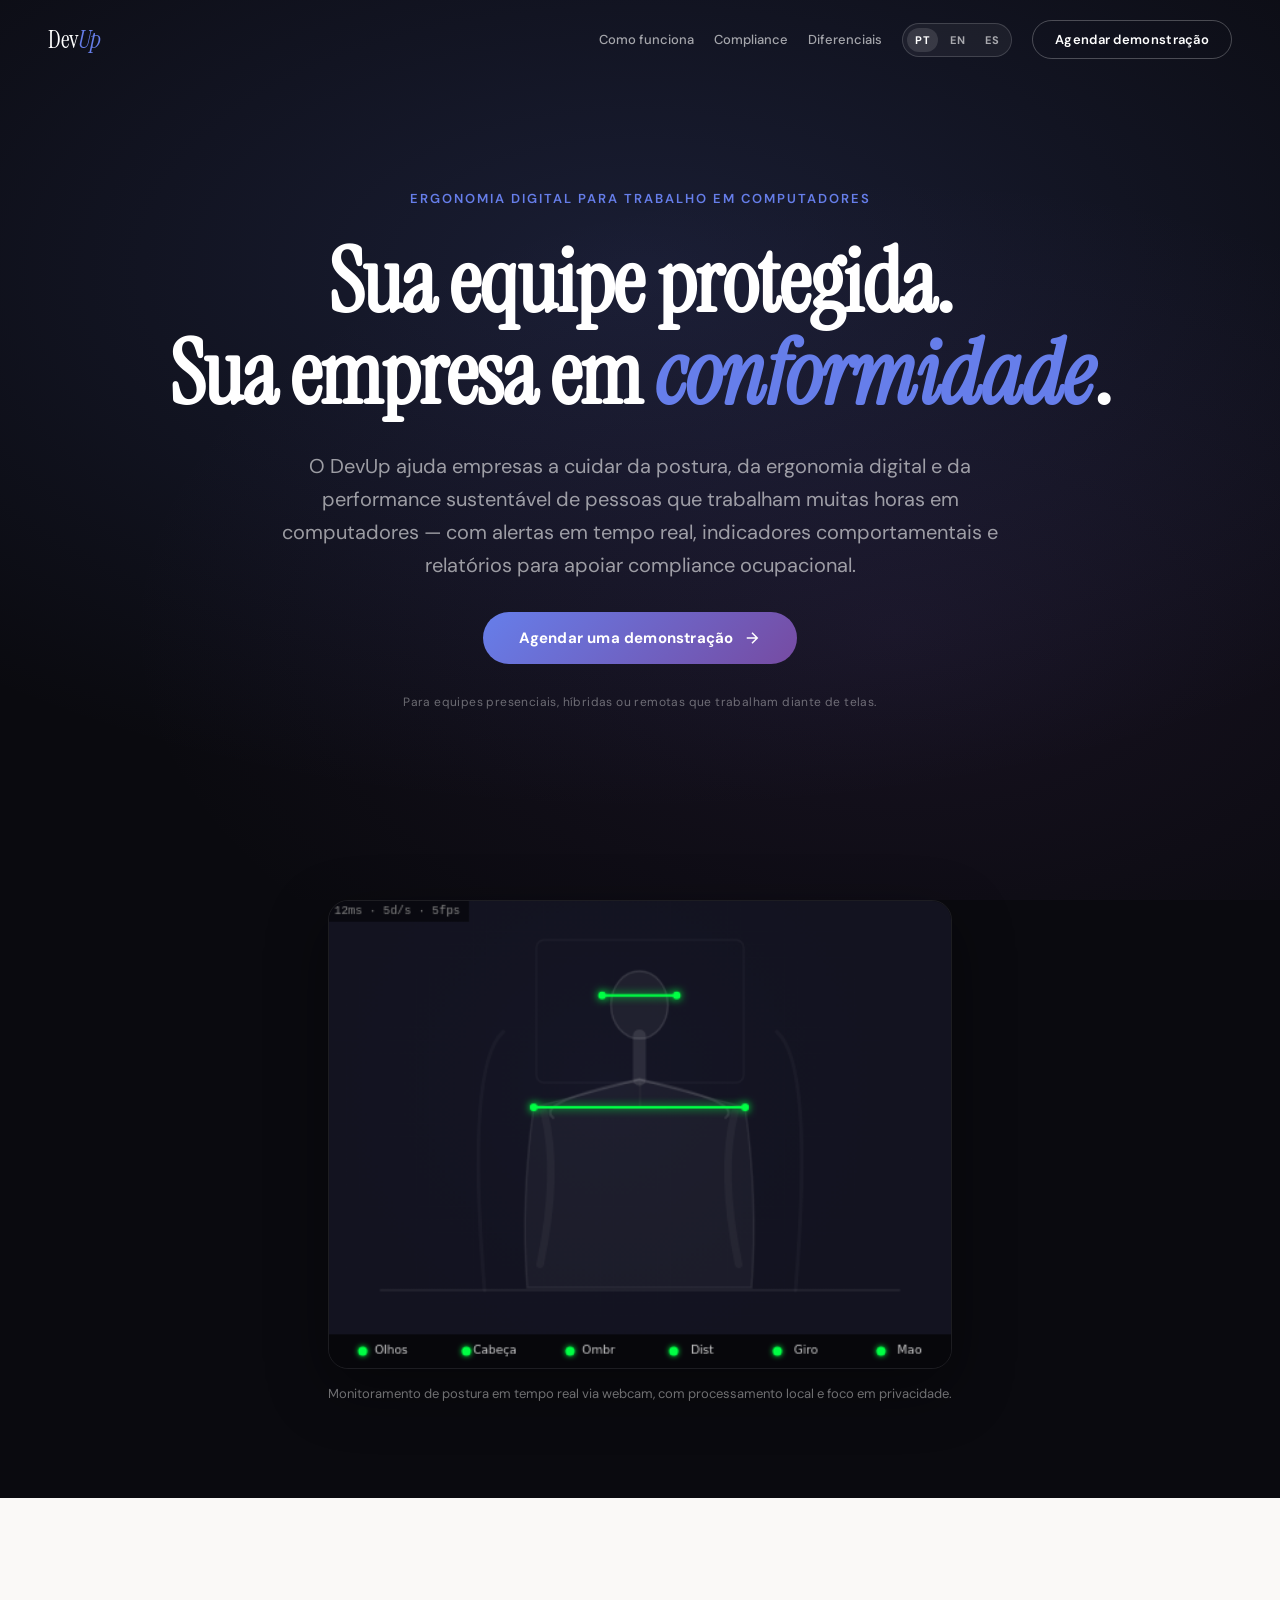
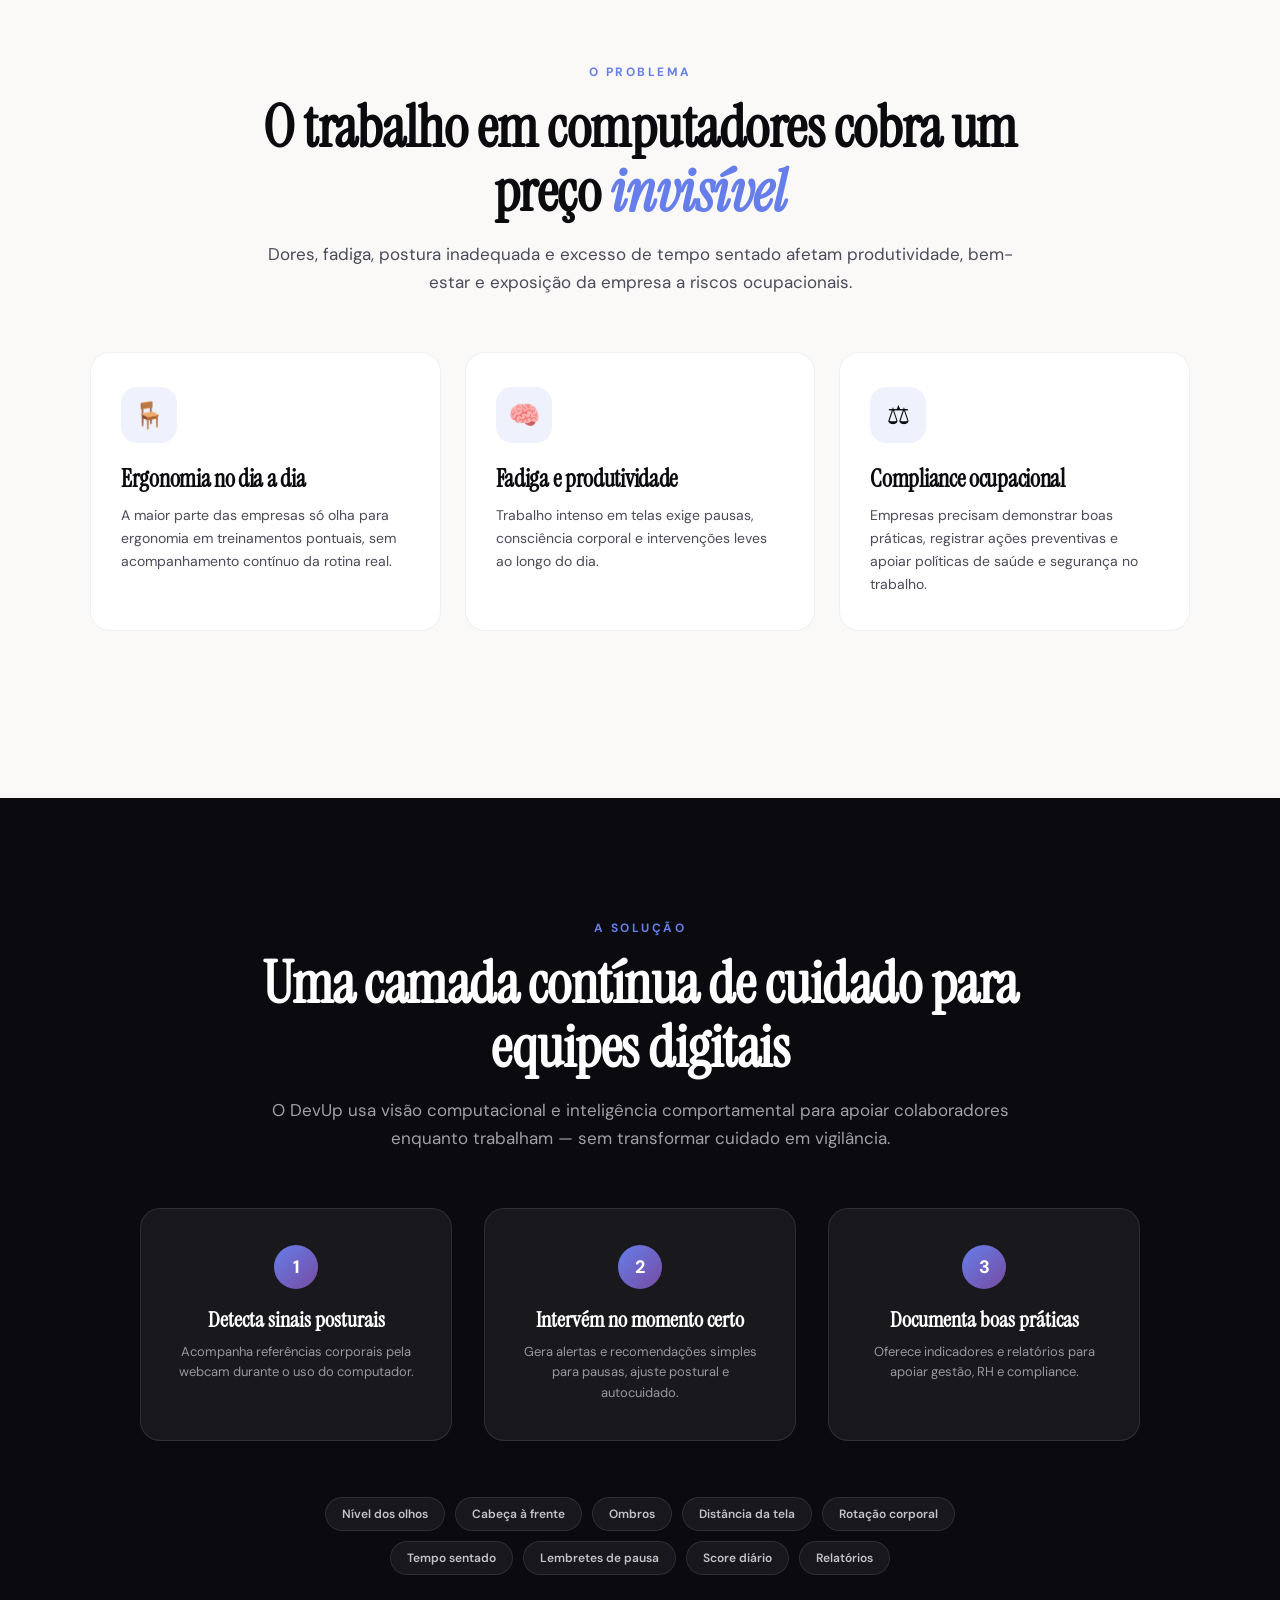
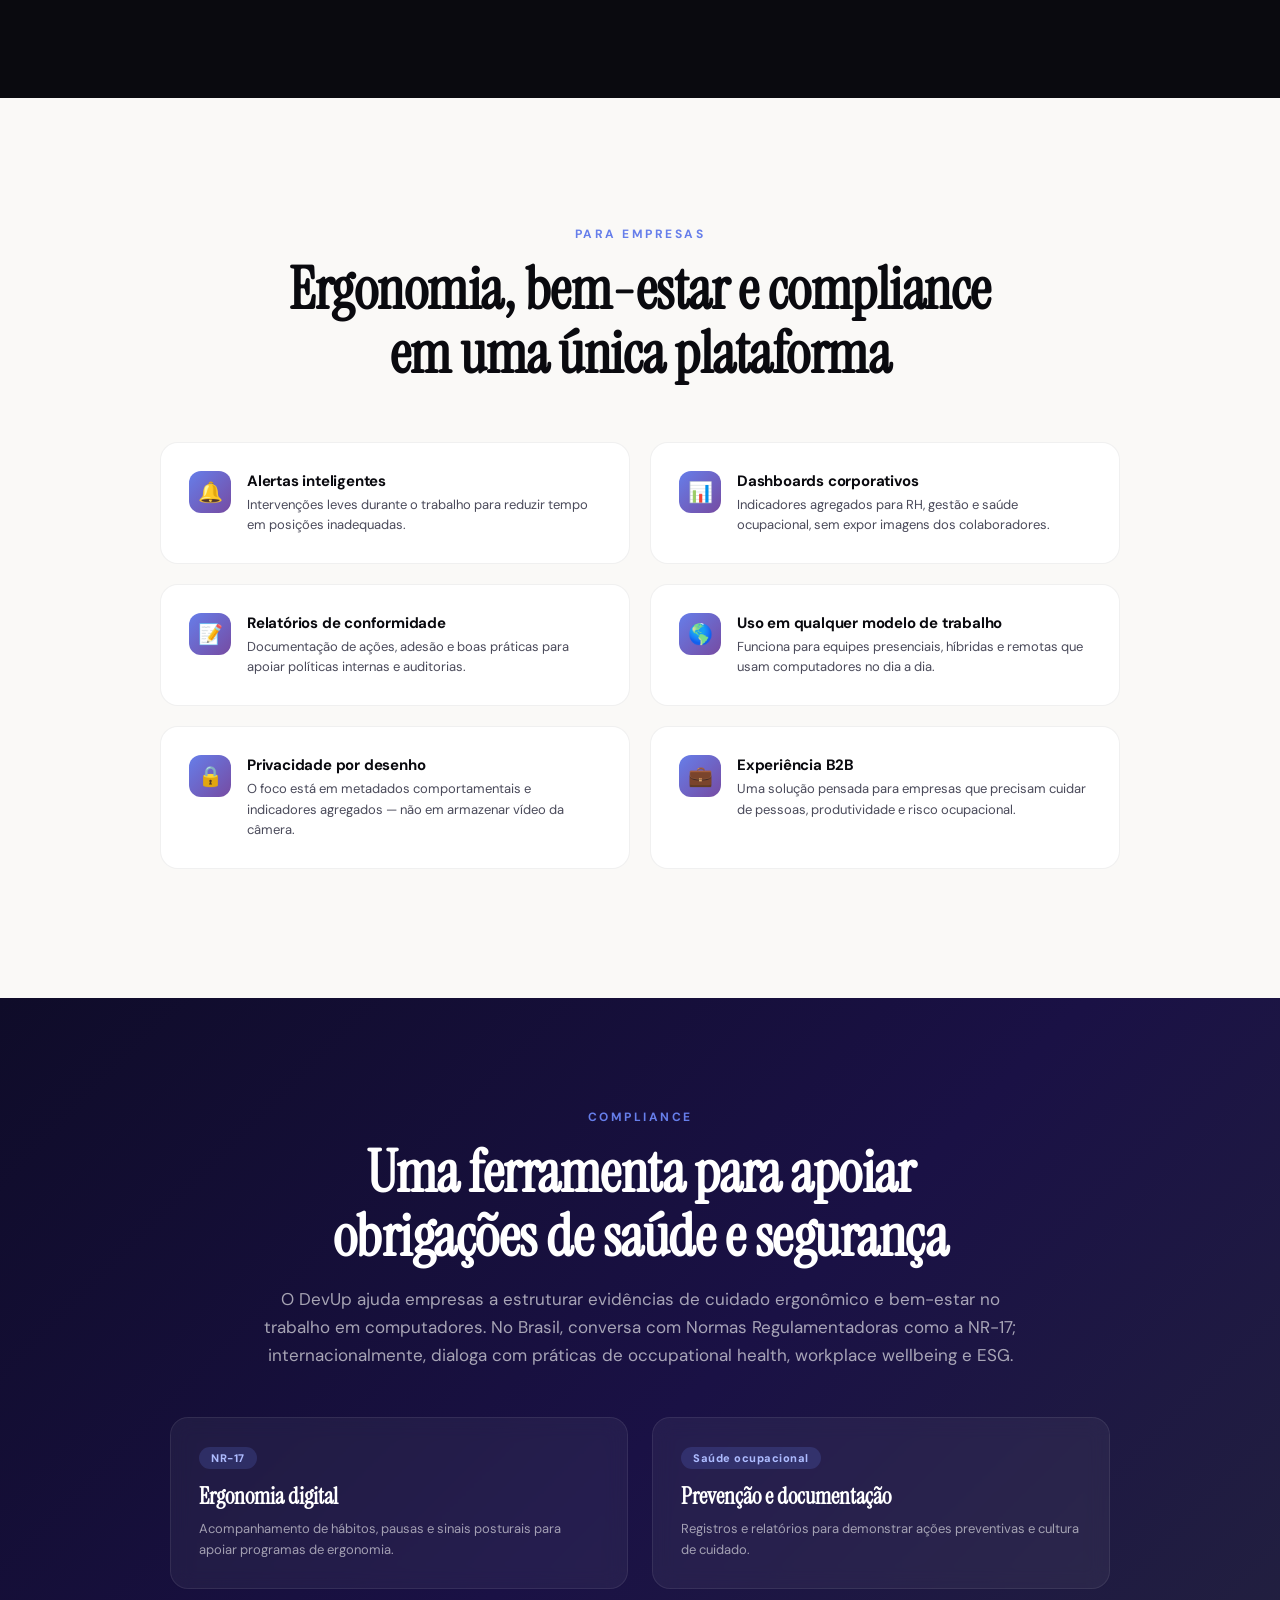
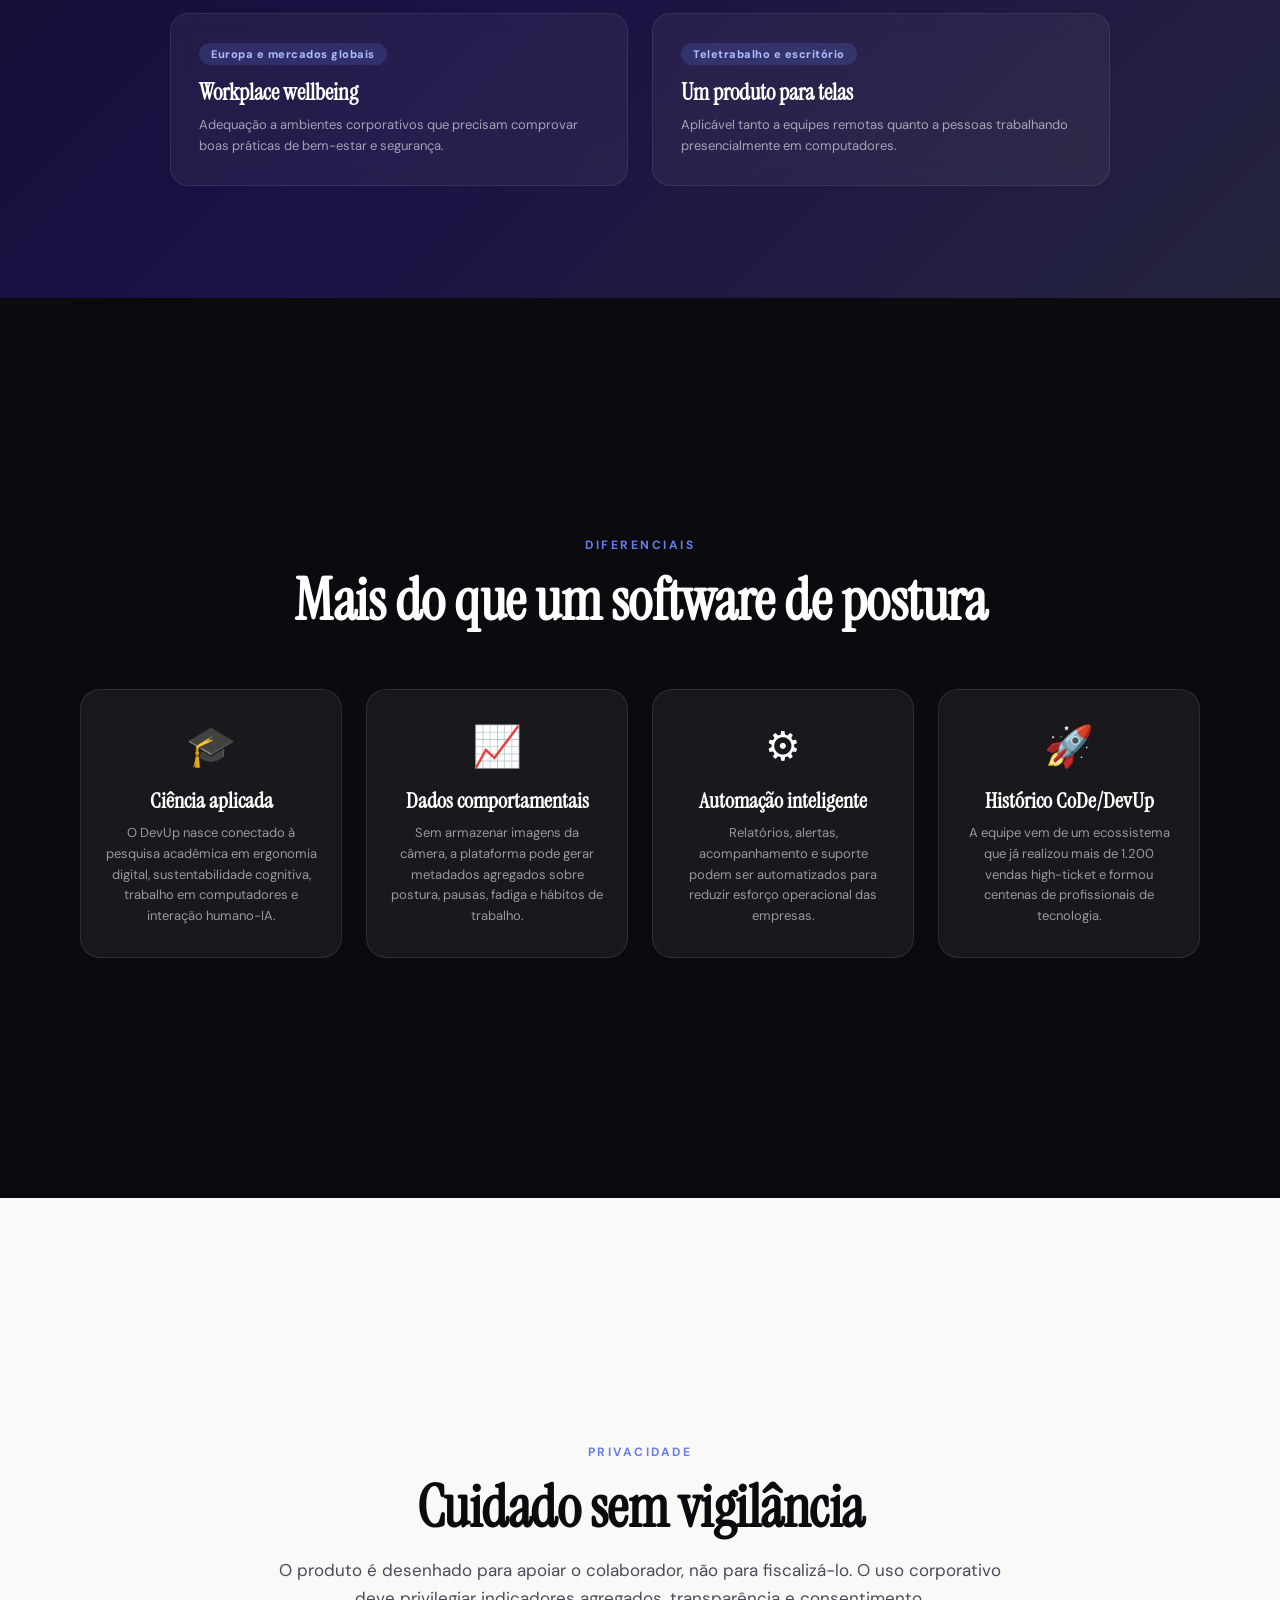
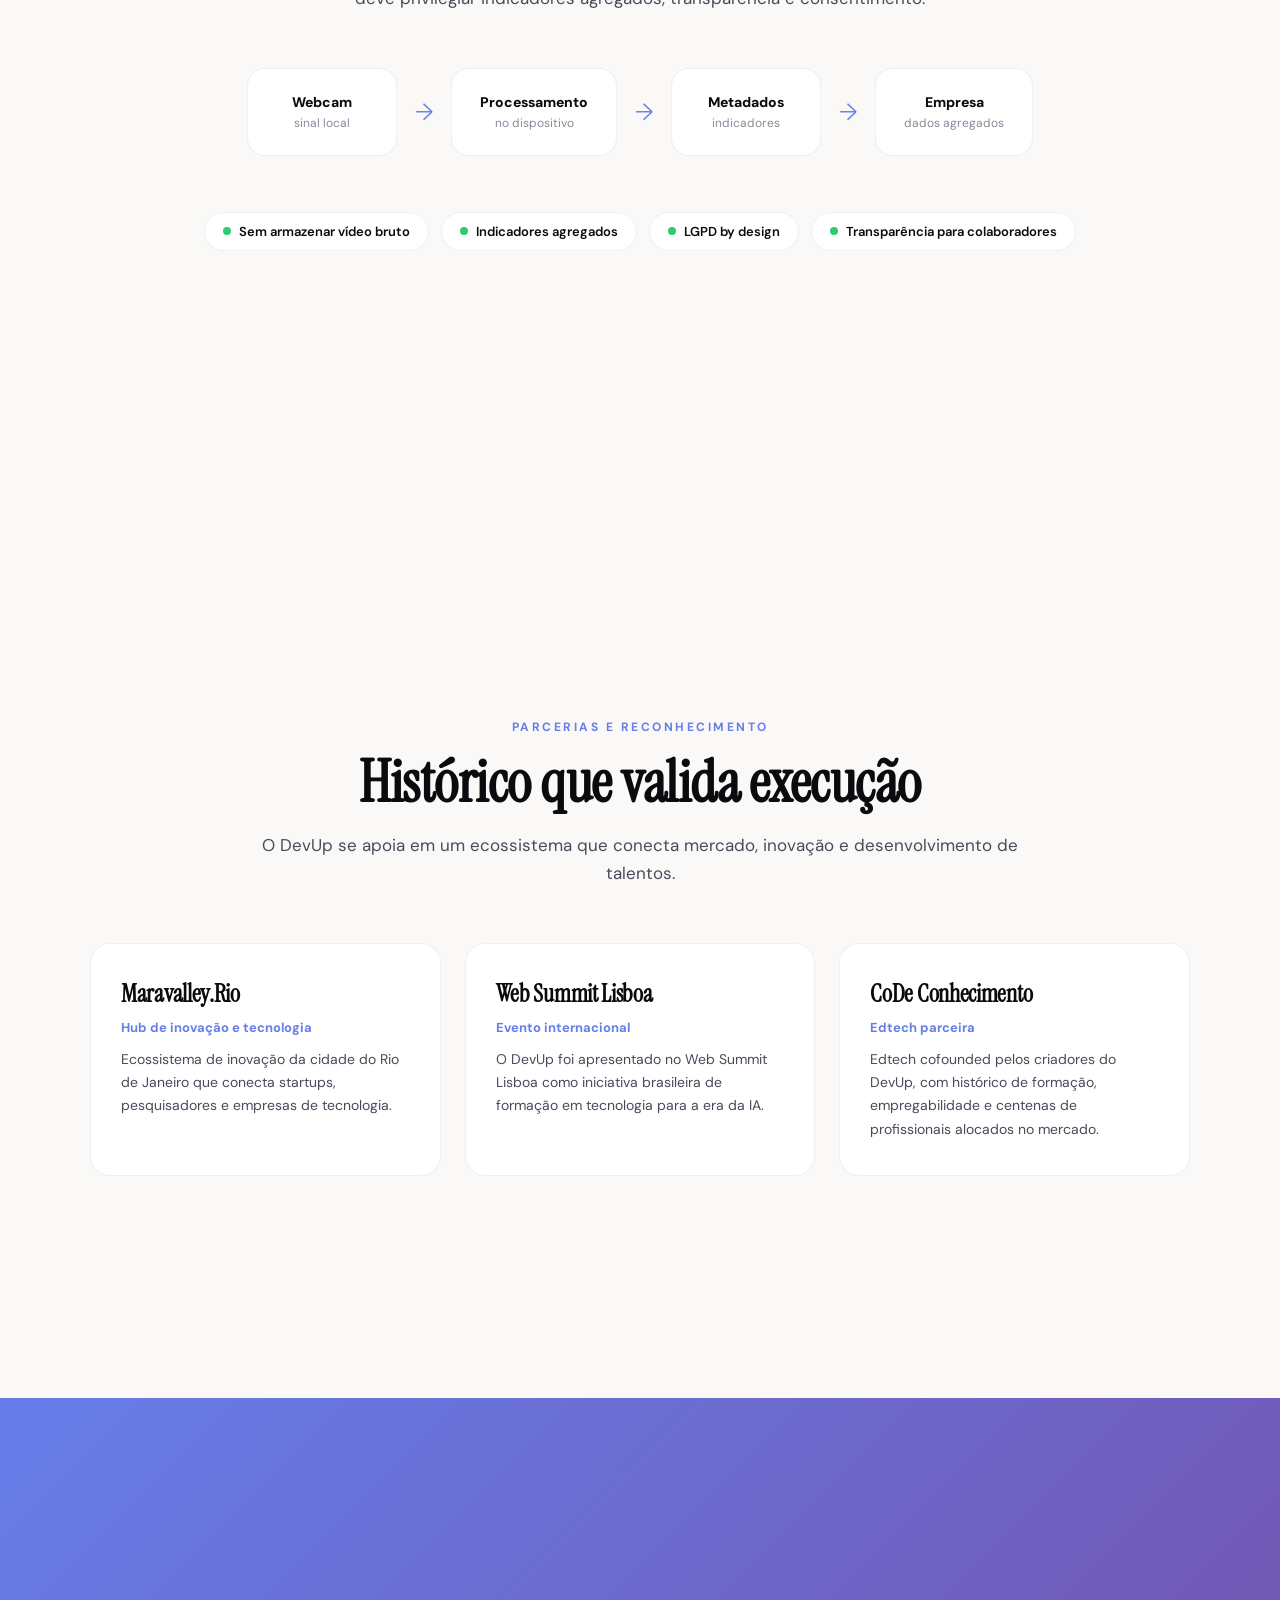
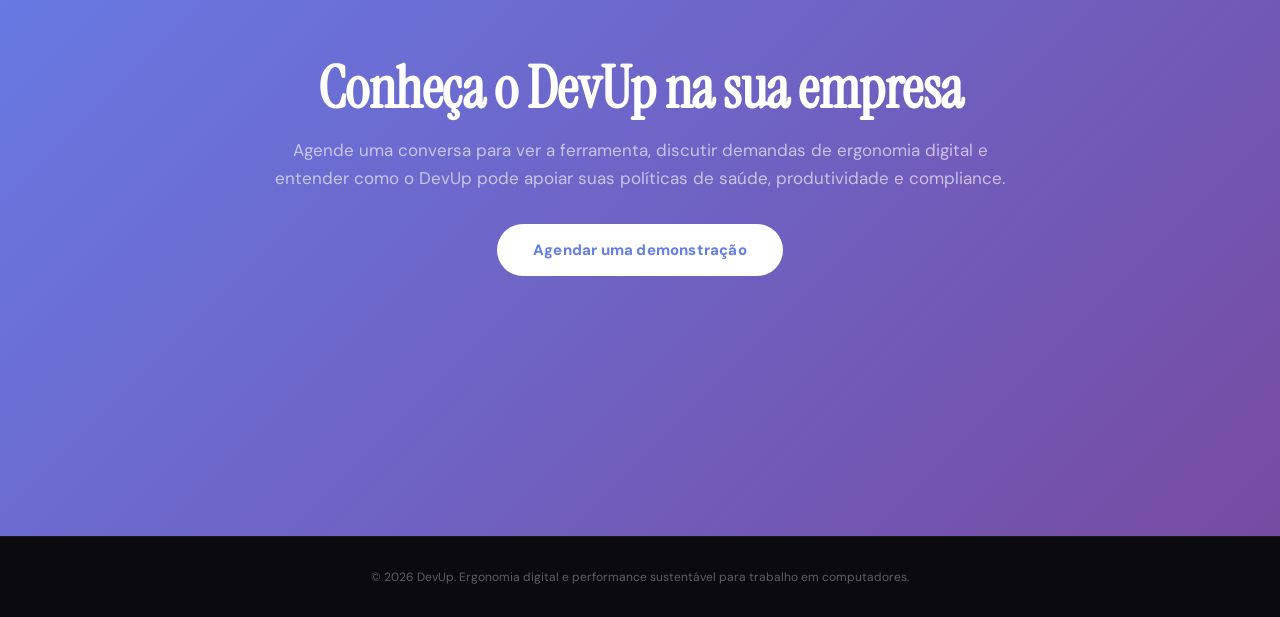
==== index.html @ 6a3a36e1 "primeira versao importada do devup" ====
<!DOCTYPE html>
<html lang="pt-BR">
<head>
<meta charset="UTF-8">
<meta name="viewport" content="width=device-width, initial-scale=1.0">
<title>DevUp | Ergonomia digital e performance sustentável para empresas</title>
<meta name="description" content="DevUp ajuda empresas a melhorar ergonomia digital, bem-estar, produtividade e compliance para equipes que trabalham em computadores.">
<link rel="alternate icon" href="img/favicon.ico">
<link rel="preconnect" href="https://fonts.googleapis.com">
<link rel="preconnect" href="https://fonts.gstatic.com" crossorigin>
<link href="https://fonts.googleapis.com/css2?family=Instrument+Serif:ital@0;1&family=DM+Sans:ital,opsz,wght@0,9..40,300..700;1,9..40,300..700&display=swap" rel="stylesheet">
<style>
*,*::before,*::after{margin:0;padding:0;box-sizing:border-box}
:root{--fg:#0a0a0f;--fg-mid:#4a4a5a;--fg-muted:#8a8a9a;--bg:#faf9f7;--bg-dark:#0a0a0f;--accent:#667eea;--accent2:#764ba2;--green:#2ecc71;--red:#e74c3c;--orange:#f39c12;--serif:'Instrument Serif',Georgia,serif;--sans:'DM Sans',system-ui,sans-serif;--glass:rgba(255,255,255,0.06);--glass-border:rgba(255,255,255,0.1)}
html{scroll-behavior:smooth}
body{font-family:var(--sans);color:var(--fg);background:var(--bg);overflow-x:hidden;-webkit-font-smoothing:antialiased}
a{color:inherit}
nav{position:fixed;top:0;left:0;right:0;z-index:100;padding:20px 48px;display:flex;align-items:center;justify-content:space-between;transition:background .3s,backdrop-filter .3s}
nav.scrolled{background:rgba(10,10,15,0.86);backdrop-filter:blur(20px)}
.nav-logo{font-family:var(--serif);font-size:24px;color:#fff;text-decoration:none;letter-spacing:-0.5px}
.nav-logo span{color:var(--accent);font-style:italic}
.nav-right{display:flex;align-items:center;gap:20px}
.nav-link{color:rgba(255,255,255,0.62);text-decoration:none;font-size:13px;font-weight:500;transition:color .2s}
.nav-link:hover{color:#fff}
.lang-switch{display:flex;gap:4px;padding:4px;border:1px solid rgba(255,255,255,0.16);border-radius:999px;background:rgba(255,255,255,0.05)}
.lang-switch a{color:rgba(255,255,255,.62);text-decoration:none;font-size:11px;font-weight:700;padding:5px 8px;border-radius:999px;letter-spacing:.04em}
.lang-switch a.active,.lang-switch a:hover{background:rgba(255,255,255,.12);color:#fff}
.nav-cta{padding:10px 22px;border:1px solid rgba(255,255,255,0.25);border-radius:100px;color:#fff;text-decoration:none;font-size:13px;font-weight:600;letter-spacing:0.3px;transition:all .25s}
.nav-cta:hover{background:var(--accent);border-color:var(--accent)}
section{min-height:100vh;position:relative;display:flex;align-items:center;justify-content:center;padding:100px 48px}
.reveal{opacity:0;transform:translateY(40px);transition:opacity .8s cubic-bezier(.16,1,.3,1),transform .8s cubic-bezier(.16,1,.3,1)}
.reveal.visible{opacity:1;transform:translateY(0)}
.reveal-d1{transition-delay:.1s}.reveal-d2{transition-delay:.2s}.reveal-d3{transition-delay:.3s}.reveal-d4{transition-delay:.4s}.reveal-d5{transition-delay:.5s}
.hero{background:var(--bg-dark);flex-direction:column;text-align:center;gap:30px;overflow:hidden}
.hero::before{content:'';position:absolute;inset:0;background:radial-gradient(ellipse 80% 60% at 50% 30%,rgba(102,126,234,0.17),transparent),radial-gradient(ellipse 60% 50% at 70% 70%,rgba(118,75,162,0.12),transparent)}
.hero-kicker{font-size:13px;font-weight:600;letter-spacing:2px;text-transform:uppercase;color:var(--accent);position:relative}
.hero h1{font-family:var(--serif);font-size:clamp(44px,7vw,88px);line-height:1.04;color:#fff;max-width:980px;position:relative;letter-spacing:-1px}
.hero h1 em{font-style:italic;color:var(--accent);position:relative}
.hero-sub{font-size:clamp(16px,2vw,20px);color:rgba(255,255,255,0.58);max-width:720px;line-height:1.65;position:relative}
.hero-cta{display:inline-flex;align-items:center;gap:10px;padding:16px 36px;background:linear-gradient(135deg,var(--accent),var(--accent2));color:#fff;text-decoration:none;border-radius:100px;font-size:15px;font-weight:700;letter-spacing:0.2px;position:relative;transition:transform .25s,box-shadow .25s}
.hero-cta:hover{transform:translateY(-2px);box-shadow:0 12px 40px rgba(102,126,234,0.4)}
.hero-badge{font-size:12px;color:rgba(255,255,255,0.38);position:relative;letter-spacing:0.4px}
.demo{background:var(--bg-dark);min-height:auto;padding:0 48px 96px}
.demo-content{max-width:820px;margin:0 auto;text-align:center}
#demo-canvas{width:100%;border-radius:20px;box-shadow:0 20px 60px rgba(0,0,0,0.42);border:1px solid rgba(255,255,255,0.08);display:block}
.demo-caption{margin-top:16px;font-size:13px;color:rgba(255,255,255,0.42)}
.problem,.features,.privacy,.recognition{background:var(--bg);flex-direction:column;gap:56px}
.solution,.evidence,.faq{background:var(--bg-dark);color:#fff;flex-direction:column;gap:56px}
.compliance{background:linear-gradient(135deg,#0f0c29,#1a1145,#24243e);color:#fff;flex-direction:column;gap:48px}
.contact{background:linear-gradient(135deg,var(--accent),var(--accent2));color:#fff;flex-direction:column;gap:32px;text-align:center;min-height:82vh}
.section-header{text-align:center;max-width:760px}
.section-kicker{font-size:12px;font-weight:700;letter-spacing:2.5px;text-transform:uppercase;color:var(--accent);margin-bottom:16px}
.section-title{font-family:var(--serif);font-size:clamp(34px,5vw,58px);line-height:1.1;letter-spacing:-0.5px;color:var(--fg)}
.solution .section-title,.evidence .section-title,.compliance .section-title,.faq .section-title,.contact .section-title{color:#fff}
.section-title em{font-style:italic;color:var(--accent)}
.section-sub{margin-top:16px;font-size:17px;color:var(--fg-mid);line-height:1.65}
.solution .section-sub,.evidence .section-sub,.compliance .section-sub,.faq .section-sub,.contact .section-sub{color:rgba(255,255,255,0.62)}
.problem-grid,.compliance-grid,.recognition-grid{display:grid;grid-template-columns:repeat(3,1fr);gap:24px;max-width:1100px;width:100%}
.problem-card,.recognition-card{background:#fff;border-radius:20px;padding:34px 30px;border:1px solid rgba(0,0,0,0.06);transition:transform .3s,box-shadow .3s}
.problem-card:hover,.recognition-card:hover{transform:translateY(-4px);box-shadow:0 20px 60px rgba(0,0,0,0.08)}
.problem-icon{width:56px;height:56px;border-radius:16px;display:flex;align-items:center;justify-content:center;font-size:26px;margin-bottom:20px;background:rgba(102,126,234,0.1)}
.problem-card h3,.recognition-card h3{font-family:var(--serif);font-size:24px;margin-bottom:10px;letter-spacing:-0.3px}
.problem-card p,.recognition-card p{font-size:14px;color:var(--fg-mid);line-height:1.65}
.recognition-card span{display:block;font-size:13px;font-weight:700;color:var(--accent);margin-bottom:12px}
.steps{display:grid;grid-template-columns:repeat(3,1fr);gap:32px;max-width:1000px;width:100%}
.step-card{background:var(--glass);border:1px solid var(--glass-border);border-radius:20px;padding:36px 28px;text-align:center;backdrop-filter:blur(10px)}
.step-num{width:44px;height:44px;border-radius:50%;background:linear-gradient(135deg,var(--accent),var(--accent2));display:inline-flex;align-items:center;justify-content:center;font-weight:800;font-size:18px;margin-bottom:16px}
.step-card h3{font-family:var(--serif);font-size:22px;margin-bottom:8px}
.step-card p{font-size:13px;color:rgba(255,255,255,0.56);line-height:1.6}
.checks-row{display:flex;flex-wrap:wrap;gap:10px;justify-content:center;max-width:760px;margin-top:0}
.check-tag{padding:8px 16px;border-radius:100px;background:var(--glass);border:1px solid var(--glass-border);font-size:12px;font-weight:600;color:rgba(255,255,255,0.75);backdrop-filter:blur(10px)}
.features-grid{display:grid;grid-template-columns:repeat(2,1fr);gap:20px;max-width:960px;width:100%}
.feature-card{background:#fff;border:1px solid rgba(0,0,0,0.06);border-radius:18px;padding:28px;display:flex;gap:16px;align-items:flex-start;transition:transform .3s,box-shadow .3s}
.feature-card:hover{transform:translateY(-2px);box-shadow:0 12px 40px rgba(0,0,0,0.06)}
.feature-icon{width:42px;height:42px;border-radius:12px;background:linear-gradient(135deg,var(--accent),var(--accent2));display:flex;align-items:center;justify-content:center;font-size:20px;flex-shrink:0;color:#fff}
.feature-card h3{font-size:15px;font-weight:700;margin-bottom:4px;letter-spacing:-0.2px}
.feature-card p{font-size:13px;color:var(--fg-mid);line-height:1.55}
.compliance-grid{grid-template-columns:repeat(2,1fr);max-width:940px}
.compliance-card{background:rgba(255,255,255,0.05);border:1px solid rgba(255,255,255,0.08);border-radius:18px;padding:28px;backdrop-filter:blur(10px)}
.compliance-card .tag{display:inline-block;padding:4px 12px;border-radius:100px;font-size:11px;font-weight:800;letter-spacing:0.5px;margin-bottom:12px;background:rgba(102,126,234,0.2);color:#aebcff}
.compliance-card h3{font-family:var(--serif);font-size:23px;margin-bottom:8px}
.compliance-card p{font-size:13px;color:rgba(255,255,255,0.58);line-height:1.6}
.evidence-grid{display:grid;grid-template-columns:repeat(4,1fr);gap:24px;max-width:1120px;width:100%}
.evidence-card{background:var(--glass);border:1px solid var(--glass-border);border-radius:20px;padding:30px 24px;text-align:center;backdrop-filter:blur(10px)}
.evidence-icon{font-size:40px;margin-bottom:14px}
.evidence-card h4{font-family:var(--serif);font-size:22px;color:#fff;margin-bottom:8px}
.evidence-card p{font-size:13px;color:rgba(255,255,255,0.56);line-height:1.6}
.privacy-flow{display:flex;align-items:center;gap:18px;max-width:880px;flex-wrap:wrap;justify-content:center}
.flow-node{background:#fff;border:1px solid rgba(0,0,0,0.06);border-radius:18px;padding:24px 28px;text-align:center;min-width:150px}
.flow-node h4{font-size:14px;font-weight:800;margin-bottom:4px}
.flow-node p{font-size:12px;color:var(--fg-muted)}
.flow-arrow{font-size:24px;color:var(--accent);font-weight:300}
.privacy-badges{display:flex;gap:12px;flex-wrap:wrap;justify-content:center}
.priv-badge{padding:10px 18px;border-radius:100px;background:#fff;border:1px solid rgba(0,0,0,0.06);font-size:13px;font-weight:600;color:var(--fg);display:flex;align-items:center;gap:8px}
.priv-badge .dot{width:8px;height:8px;border-radius:50%;background:var(--green)}
.contact-actions{display:flex;gap:16px;flex-wrap:wrap;justify-content:center}
.contact-btn{padding:16px 36px;border-radius:100px;font-size:15px;font-weight:800;text-decoration:none;transition:all .25s;letter-spacing:0.2px;background:#fff;color:var(--accent)}
.contact-btn:hover{transform:translateY(-2px);box-shadow:0 12px 40px rgba(0,0,0,0.2)}
footer{background:var(--bg-dark);color:rgba(255,255,255,0.35);text-align:center;padding:32px 48px;font-size:12px;border-top:1px solid rgba(255,255,255,0.06)}
@media(max-width:940px){.nav-link{display:none}.problem-grid,.steps,.compliance-grid,.recognition-grid{grid-template-columns:1fr}.evidence-grid{grid-template-columns:repeat(2,1fr)}section{padding:90px 24px}nav{padding:16px 20px}.nav-right{gap:10px}.nav-cta{display:none}}
@media(max-width:620px){.features-grid,.evidence-grid{grid-template-columns:1fr}.hero h1{font-size:42px}.flow-arrow{transform:rotate(90deg)}}
</style>
</head>
<body>
<nav id="nav">
  <a href="#inicio" class="nav-logo">Dev<span>Up</span></a>
  <div class="nav-right">
    <a href="#como-funciona" class="nav-link">Como funciona</a><a href="#compliance" class="nav-link">Compliance</a><a href="#diferenciais" class="nav-link">Diferenciais</a>
    <div class="lang-switch" aria-label="Language selector">
      <a href="index.html" class="active">PT</a>
      <a href="en.html" class="">EN</a>
      <a href="es.html" class="">ES</a>
    </div>
    <a href="#contato" class="nav-cta">Agendar demonstração</a>
  </div>
</nav>

<section class="hero" id="inicio">
  <span class="hero-kicker reveal">Ergonomia digital para trabalho em computadores</span>
  <h1 class="reveal reveal-d1">Sua equipe protegida.<br>Sua empresa em <em>conformidade</em>.</h1>
  <p class="hero-sub reveal reveal-d2">O DevUp ajuda empresas a cuidar da postura, da ergonomia digital e da performance sustentável de pessoas que trabalham muitas horas em computadores — com alertas em tempo real, indicadores comportamentais e relatórios para apoiar compliance ocupacional.</p>
  <a href="#contato" class="hero-cta reveal reveal-d3">Agendar uma demonstração <svg viewBox="0 0 24 24" width="18" height="18" fill="none" stroke="currentColor" stroke-width="2"><path d="M5 12h14M12 5l7 7-7 7"/></svg></a>
  <p class="hero-badge reveal reveal-d4">Para equipes presenciais, híbridas ou remotas que trabalham diante de telas.</p>
</section>
<section class="demo" id="demo">
  <div class="demo-content reveal">
    <canvas id="demo-canvas" width="480" height="360"></canvas>
    <p class="demo-caption">Monitoramento de postura em tempo real via webcam, com processamento local e foco em privacidade.</p>
  </div>
</section>
<script src="demo-anim.js"></script>
<section class="problem" id="problema">
  <div class="section-header reveal"><div class="section-kicker">O problema</div><h2 class="section-title">O trabalho em computadores cobra um preço <em>invisível</em></h2><p class="section-sub">Dores, fadiga, postura inadequada e excesso de tempo sentado afetam produtividade, bem-estar e exposição da empresa a riscos ocupacionais.</p></div>
  <div class="problem-grid"><div class="problem-card reveal reveal-d1"><div class="problem-icon">🪑</div><h3>Ergonomia no dia a dia</h3><p>A maior parte das empresas só olha para ergonomia em treinamentos pontuais, sem acompanhamento contínuo da rotina real.</p></div><div class="problem-card reveal reveal-d2"><div class="problem-icon">🧠</div><h3>Fadiga e produtividade</h3><p>Trabalho intenso em telas exige pausas, consciência corporal e intervenções leves ao longo do dia.</p></div><div class="problem-card reveal reveal-d3"><div class="problem-icon">⚖️</div><h3>Compliance ocupacional</h3><p>Empresas precisam demonstrar boas práticas, registrar ações preventivas e apoiar políticas de saúde e segurança no trabalho.</p></div></div>
</section>
<section class="solution" id="como-funciona">
  <div class="section-header reveal"><div class="section-kicker">A solução</div><h2 class="section-title">Uma camada contínua de cuidado para equipes digitais</h2><p class="section-sub">O DevUp usa visão computacional e inteligência comportamental para apoiar colaboradores enquanto trabalham — sem transformar cuidado em vigilância.</p></div>
  <div class="steps"><div class="step-card reveal reveal-d1"><div class="step-num">1</div><h3>Detecta sinais posturais</h3><p>Acompanha referências corporais pela webcam durante o uso do computador.</p></div><div class="step-card reveal reveal-d2"><div class="step-num">2</div><h3>Intervém no momento certo</h3><p>Gera alertas e recomendações simples para pausas, ajuste postural e autocuidado.</p></div><div class="step-card reveal reveal-d3"><div class="step-num">3</div><h3>Documenta boas práticas</h3><p>Oferece indicadores e relatórios para apoiar gestão, RH e compliance.</p></div></div>
  <div class="checks-row reveal reveal-d4"><span class="check-tag">Nível dos olhos</span><span class="check-tag">Cabeça à frente</span><span class="check-tag">Ombros</span><span class="check-tag">Distância da tela</span><span class="check-tag">Rotação corporal</span><span class="check-tag">Tempo sentado</span><span class="check-tag">Lembretes de pausa</span><span class="check-tag">Score diário</span><span class="check-tag">Relatórios</span></div>
</section>
<section class="features" id="empresas">
  <div class="section-header reveal"><div class="section-kicker">Para empresas</div><h2 class="section-title">Ergonomia, bem-estar e compliance em uma única plataforma</h2></div>
  <div class="features-grid"><div class="feature-card reveal reveal-d1"><div class="feature-icon">🔔</div><div><h3>Alertas inteligentes</h3><p>Intervenções leves durante o trabalho para reduzir tempo em posições inadequadas.</p></div></div><div class="feature-card reveal reveal-d2"><div class="feature-icon">📊</div><div><h3>Dashboards corporativos</h3><p>Indicadores agregados para RH, gestão e saúde ocupacional, sem expor imagens dos colaboradores.</p></div></div><div class="feature-card reveal reveal-d3"><div class="feature-icon">📝</div><div><h3>Relatórios de conformidade</h3><p>Documentação de ações, adesão e boas práticas para apoiar políticas internas e auditorias.</p></div></div><div class="feature-card reveal reveal-d4"><div class="feature-icon">🌎</div><div><h3>Uso em qualquer modelo de trabalho</h3><p>Funciona para equipes presenciais, híbridas e remotas que usam computadores no dia a dia.</p></div></div><div class="feature-card reveal reveal-d5"><div class="feature-icon">🔒</div><div><h3>Privacidade por desenho</h3><p>O foco está em metadados comportamentais e indicadores agregados — não em armazenar vídeo da câmera.</p></div></div><div class="feature-card reveal reveal-d1"><div class="feature-icon">💼</div><div><h3>Experiência B2B</h3><p>Uma solução pensada para empresas que precisam cuidar de pessoas, produtividade e risco ocupacional.</p></div></div></div>
</section>
<section class="compliance" id="compliance">
  <div class="section-header reveal"><div class="section-kicker">Compliance</div><h2 class="section-title">Uma ferramenta para apoiar obrigações de saúde e segurança</h2><p class="section-sub">O DevUp ajuda empresas a estruturar evidências de cuidado ergonômico e bem-estar no trabalho em computadores. No Brasil, conversa com Normas Regulamentadoras como a NR-17; internacionalmente, dialoga com práticas de occupational health, workplace wellbeing e ESG.</p></div>
  <div class="compliance-grid"><div class="compliance-card reveal reveal-d1"><span class="tag">NR-17</span><h3>Ergonomia digital</h3><p>Acompanhamento de hábitos, pausas e sinais posturais para apoiar programas de ergonomia.</p></div><div class="compliance-card reveal reveal-d2"><span class="tag">Saúde ocupacional</span><h3>Prevenção e documentação</h3><p>Registros e relatórios para demonstrar ações preventivas e cultura de cuidado.</p></div><div class="compliance-card reveal reveal-d3"><span class="tag">Europa e mercados globais</span><h3>Workplace wellbeing</h3><p>Adequação a ambientes corporativos que precisam comprovar boas práticas de bem-estar e segurança.</p></div><div class="compliance-card reveal reveal-d4"><span class="tag">Teletrabalho e escritório</span><h3>Um produto para telas</h3><p>Aplicável tanto a equipes remotas quanto a pessoas trabalhando presencialmente em computadores.</p></div></div>
</section>
<section class="evidence" id="diferenciais">
  <div class="section-header reveal"><div class="section-kicker">Diferenciais</div><h2 class="section-title">Mais do que um software de postura</h2></div>
  <div class="evidence-grid"><div class="evidence-card reveal reveal-d1"><div class="evidence-icon">🎓</div><h4>Ciência aplicada</h4><p>O DevUp nasce conectado à pesquisa acadêmica em ergonomia digital, sustentabilidade cognitiva, trabalho em computadores e interação humano-IA.</p></div><div class="evidence-card reveal reveal-d2"><div class="evidence-icon">📈</div><h4>Dados comportamentais</h4><p>Sem armazenar imagens da câmera, a plataforma pode gerar metadados agregados sobre postura, pausas, fadiga e hábitos de trabalho.</p></div><div class="evidence-card reveal reveal-d3"><div class="evidence-icon">⚙️</div><h4>Automação inteligente</h4><p>Relatórios, alertas, acompanhamento e suporte podem ser automatizados para reduzir esforço operacional das empresas.</p></div><div class="evidence-card reveal reveal-d4"><div class="evidence-icon">🚀</div><h4>Histórico CoDe/DevUp</h4><p>A equipe vem de um ecossistema que já realizou mais de 1.200 vendas high-ticket e formou centenas de profissionais de tecnologia.</p></div></div>
</section>
<section class="privacy" id="privacidade">
  <div class="section-header reveal"><div class="section-kicker">Privacidade</div><h2 class="section-title">Cuidado sem vigilância</h2><p class="section-sub">O produto é desenhado para apoiar o colaborador, não para fiscalizá-lo. O uso corporativo deve privilegiar indicadores agregados, transparência e consentimento.</p></div>
  <div class="privacy-flow reveal reveal-d1"><div class="flow-node"><h4>Webcam</h4><p>sinal local</p></div><div class="flow-arrow">→</div><div class="flow-node"><h4>Processamento</h4><p>no dispositivo</p></div><div class="flow-arrow">→</div><div class="flow-node"><h4>Metadados</h4><p>indicadores</p></div><div class="flow-arrow">→</div><div class="flow-node"><h4>Empresa</h4><p>dados agregados</p></div></div>
  <div class="privacy-badges reveal reveal-d2"><span class="priv-badge"><span class="dot"></span>Sem armazenar vídeo bruto</span><span class="priv-badge"><span class="dot"></span>Indicadores agregados</span><span class="priv-badge"><span class="dot"></span>LGPD by design</span><span class="priv-badge"><span class="dot"></span>Transparência para colaboradores</span></div>
</section>
<section class="recognition" id="historico">
  <div class="section-header reveal"><div class="section-kicker">Parcerias e reconhecimento</div><h2 class="section-title">Histórico que valida execução</h2><p class="section-sub">O DevUp se apoia em um ecossistema que conecta mercado, inovação e desenvolvimento de talentos.</p></div>
  <div class="recognition-grid"><div class="recognition-card reveal reveal-d1"><h3>Maravalley.Rio</h3><span>Hub de inovação e tecnologia</span><p>Ecossistema de inovação da cidade do Rio de Janeiro que conecta startups, pesquisadores e empresas de tecnologia.</p></div><div class="recognition-card reveal reveal-d2"><h3>Web Summit Lisboa</h3><span>Evento internacional</span><p>O DevUp foi apresentado no Web Summit Lisboa como iniciativa brasileira de formação em tecnologia para a era da IA.</p></div><div class="recognition-card reveal reveal-d3"><h3>CoDe Conhecimento</h3><span>Edtech parceira</span><p>Edtech cofounded pelos criadores do DevUp, com histórico de formação, empregabilidade e centenas de profissionais alocados no mercado.</p></div></div>
</section>
<section class="contact" id="contato">
  <div class="section-header reveal"><h2 class="section-title">Conheça o DevUp na sua empresa</h2><p class="section-sub">Agende uma conversa para ver a ferramenta, discutir demandas de ergonomia digital e entender como o DevUp pode apoiar suas políticas de saúde, produtividade e compliance.</p></div>
  <div class="contact-actions reveal reveal-d2"><a href="https://www.joindevup.com/whatsapp-corporativo" class="contact-btn" target="_blank" rel="noopener noreferrer">Agendar uma demonstração</a></div>
</section>
<footer><p>© 2026 DevUp. Ergonomia digital e performance sustentável para trabalho em computadores.</p></footer>
<script>
const obs = new IntersectionObserver((entries) => {entries.forEach(e => { if (e.isIntersecting) { e.target.classList.add('visible'); obs.unobserve(e.target); } });}, { threshold: 0.15 });
document.querySelectorAll('.reveal').forEach(el => obs.observe(el));
const nav = document.getElementById('nav');
window.addEventListener('scroll', () => {nav.classList.toggle('scrolled', window.scrollY > 60);}, { passive: true });
</script>
</body>
</html>
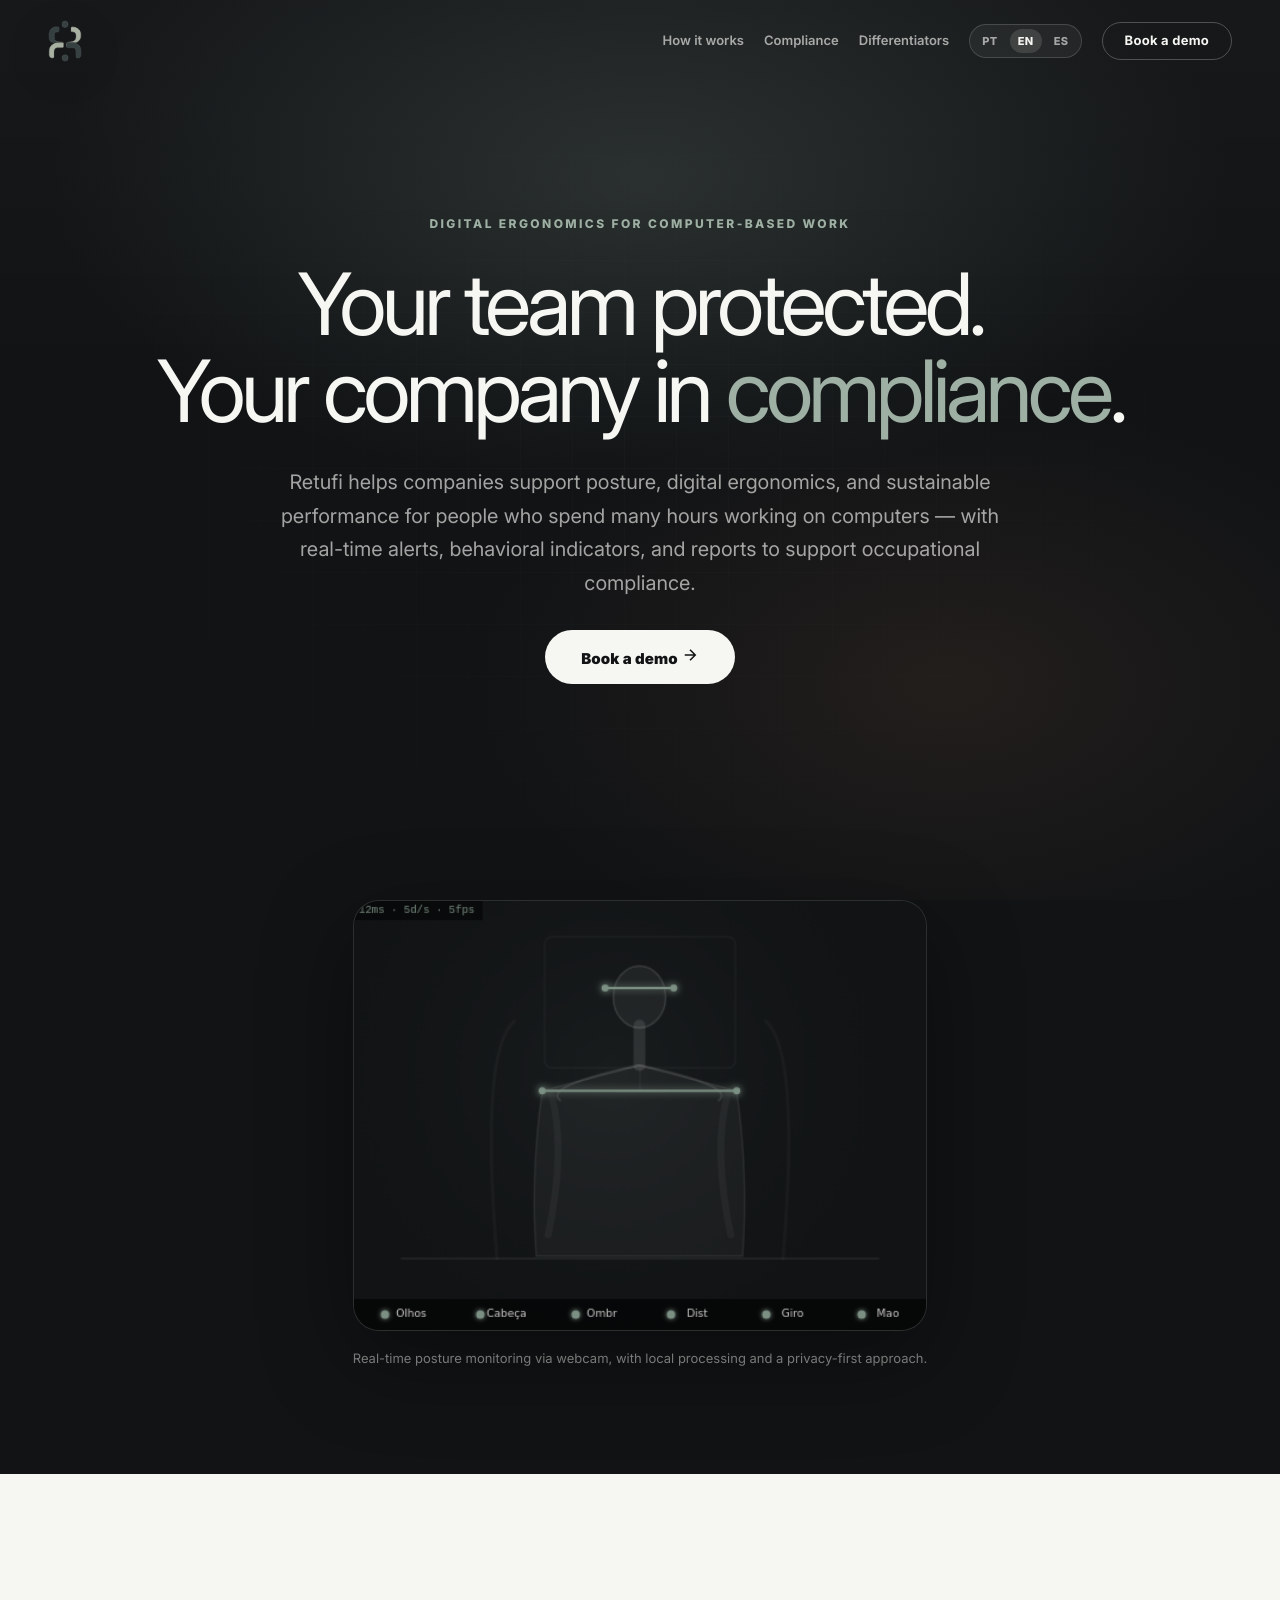
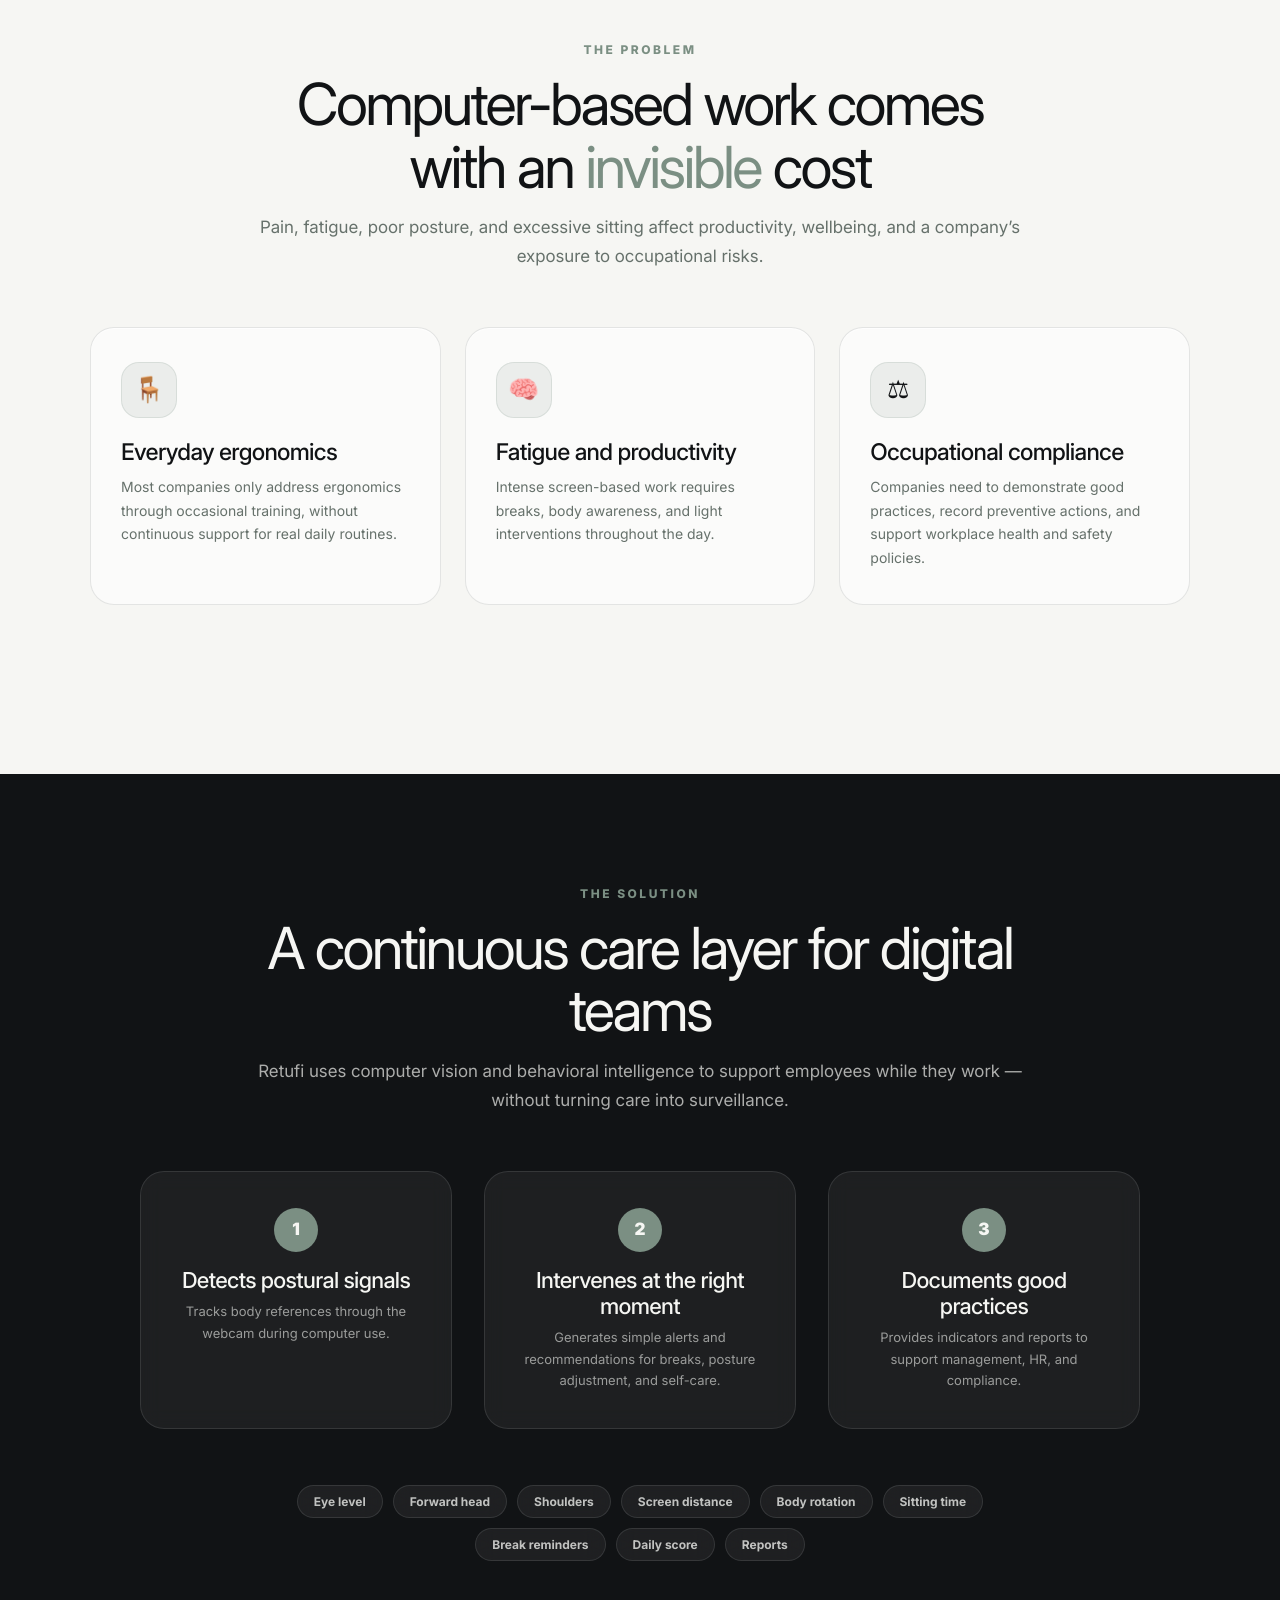
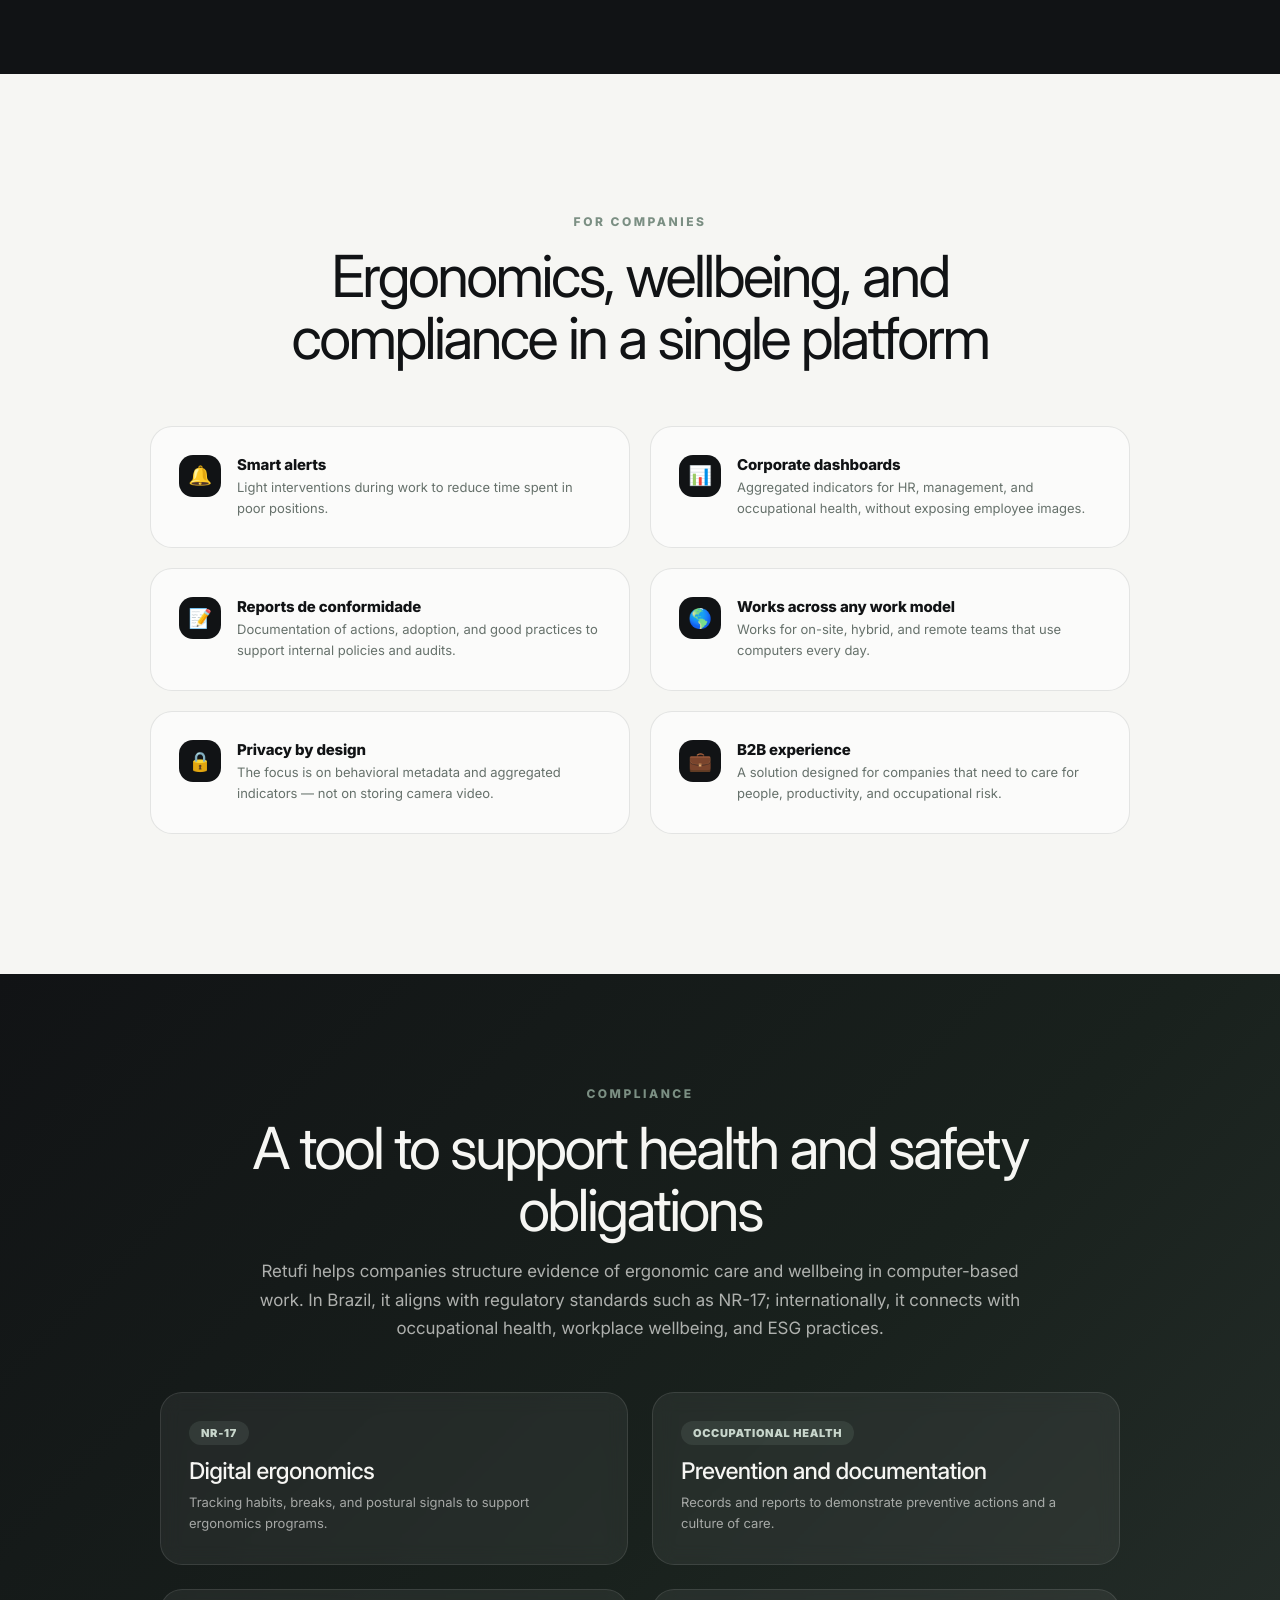
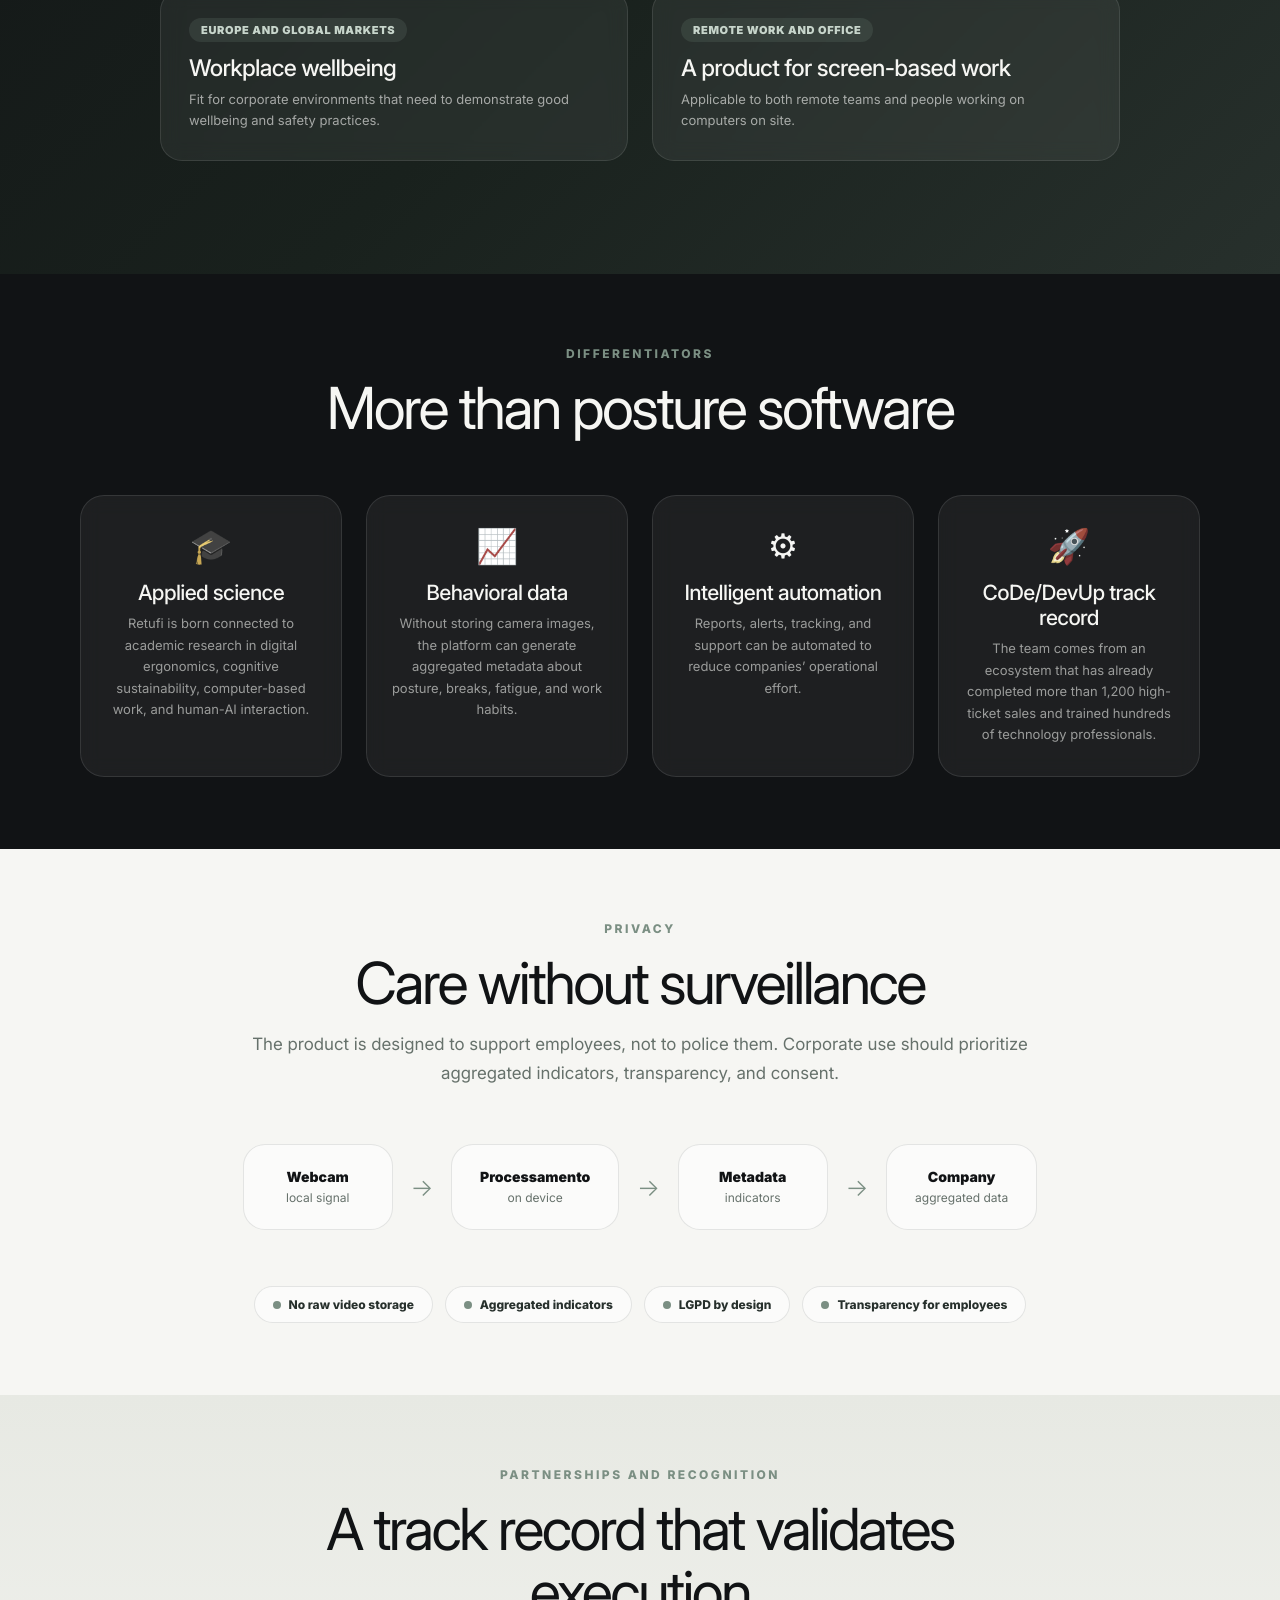
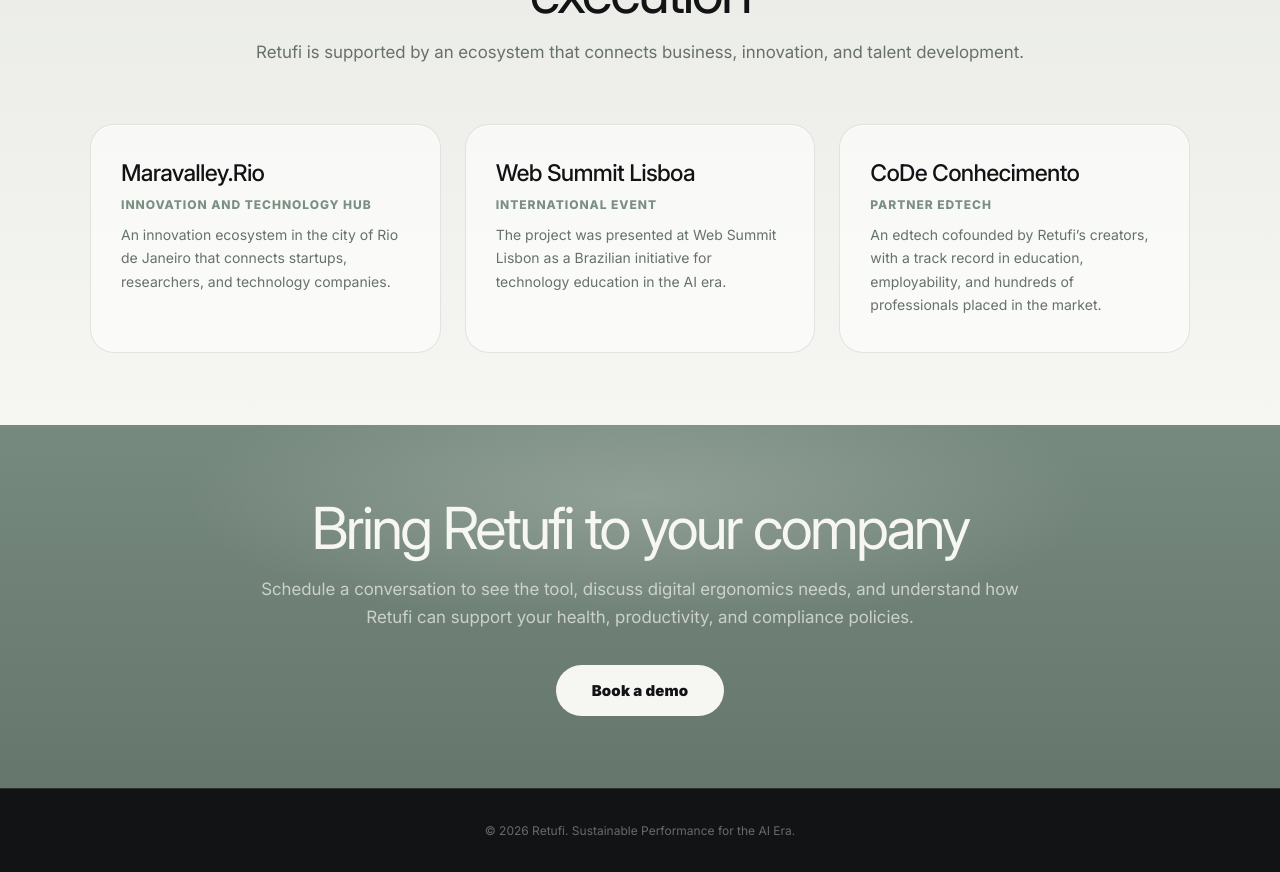
==== commit 5a855604: "identidade visual do Retufi aplicada" ====
--- a/index.html
+++ b/index.html
@@ -1,169 +1,154 @@
 <!DOCTYPE html>
-<html lang="pt-BR">
+<html lang="en">
 <head>
 <meta charset="UTF-8">
 <meta name="viewport" content="width=device-width, initial-scale=1.0">
-<title>DevUp | Ergonomia digital e performance sustentável para empresas</title>
-<meta name="description" content="DevUp ajuda empresas a melhorar ergonomia digital, bem-estar, produtividade e compliance para equipes que trabalham em computadores.">
-<link rel="alternate icon" href="img/favicon.ico">
+<title>Retufi | Digital ergonomics and sustainable performance for companies</title>
+<meta name="description" content="Retufi helps companies improve digital ergonomics, wellbeing, productivity, and compliance for teams that work on computers.">
+<link rel="icon" href="img/retufi-logo-mark.png" type="image/png">
 <link rel="preconnect" href="https://fonts.googleapis.com">
 <link rel="preconnect" href="https://fonts.gstatic.com" crossorigin>
-<link href="https://fonts.googleapis.com/css2?family=Instrument+Serif:ital@0;1&family=DM+Sans:ital,opsz,wght@0,9..40,300..700;1,9..40,300..700&display=swap" rel="stylesheet">
-<style>
-*,*::before,*::after{margin:0;padding:0;box-sizing:border-box}
-:root{--fg:#0a0a0f;--fg-mid:#4a4a5a;--fg-muted:#8a8a9a;--bg:#faf9f7;--bg-dark:#0a0a0f;--accent:#667eea;--accent2:#764ba2;--green:#2ecc71;--red:#e74c3c;--orange:#f39c12;--serif:'Instrument Serif',Georgia,serif;--sans:'DM Sans',system-ui,sans-serif;--glass:rgba(255,255,255,0.06);--glass-border:rgba(255,255,255,0.1)}
-html{scroll-behavior:smooth}
-body{font-family:var(--sans);color:var(--fg);background:var(--bg);overflow-x:hidden;-webkit-font-smoothing:antialiased}
-a{color:inherit}
-nav{position:fixed;top:0;left:0;right:0;z-index:100;padding:20px 48px;display:flex;align-items:center;justify-content:space-between;transition:background .3s,backdrop-filter .3s}
-nav.scrolled{background:rgba(10,10,15,0.86);backdrop-filter:blur(20px)}
-.nav-logo{font-family:var(--serif);font-size:24px;color:#fff;text-decoration:none;letter-spacing:-0.5px}
-.nav-logo span{color:var(--accent);font-style:italic}
-.nav-right{display:flex;align-items:center;gap:20px}
-.nav-link{color:rgba(255,255,255,0.62);text-decoration:none;font-size:13px;font-weight:500;transition:color .2s}
-.nav-link:hover{color:#fff}
-.lang-switch{display:flex;gap:4px;padding:4px;border:1px solid rgba(255,255,255,0.16);border-radius:999px;background:rgba(255,255,255,0.05)}
-.lang-switch a{color:rgba(255,255,255,.62);text-decoration:none;font-size:11px;font-weight:700;padding:5px 8px;border-radius:999px;letter-spacing:.04em}
-.lang-switch a.active,.lang-switch a:hover{background:rgba(255,255,255,.12);color:#fff}
-.nav-cta{padding:10px 22px;border:1px solid rgba(255,255,255,0.25);border-radius:100px;color:#fff;text-decoration:none;font-size:13px;font-weight:600;letter-spacing:0.3px;transition:all .25s}
-.nav-cta:hover{background:var(--accent);border-color:var(--accent)}
-section{min-height:100vh;position:relative;display:flex;align-items:center;justify-content:center;padding:100px 48px}
-.reveal{opacity:0;transform:translateY(40px);transition:opacity .8s cubic-bezier(.16,1,.3,1),transform .8s cubic-bezier(.16,1,.3,1)}
-.reveal.visible{opacity:1;transform:translateY(0)}
-.reveal-d1{transition-delay:.1s}.reveal-d2{transition-delay:.2s}.reveal-d3{transition-delay:.3s}.reveal-d4{transition-delay:.4s}.reveal-d5{transition-delay:.5s}
-.hero{background:var(--bg-dark);flex-direction:column;text-align:center;gap:30px;overflow:hidden}
-.hero::before{content:'';position:absolute;inset:0;background:radial-gradient(ellipse 80% 60% at 50% 30%,rgba(102,126,234,0.17),transparent),radial-gradient(ellipse 60% 50% at 70% 70%,rgba(118,75,162,0.12),transparent)}
-.hero-kicker{font-size:13px;font-weight:600;letter-spacing:2px;text-transform:uppercase;color:var(--accent);position:relative}
-.hero h1{font-family:var(--serif);font-size:clamp(44px,7vw,88px);line-height:1.04;color:#fff;max-width:980px;position:relative;letter-spacing:-1px}
-.hero h1 em{font-style:italic;color:var(--accent);position:relative}
-.hero-sub{font-size:clamp(16px,2vw,20px);color:rgba(255,255,255,0.58);max-width:720px;line-height:1.65;position:relative}
-.hero-cta{display:inline-flex;align-items:center;gap:10px;padding:16px 36px;background:linear-gradient(135deg,var(--accent),var(--accent2));color:#fff;text-decoration:none;border-radius:100px;font-size:15px;font-weight:700;letter-spacing:0.2px;position:relative;transition:transform .25s,box-shadow .25s}
-.hero-cta:hover{transform:translateY(-2px);box-shadow:0 12px 40px rgba(102,126,234,0.4)}
-.hero-badge{font-size:12px;color:rgba(255,255,255,0.38);position:relative;letter-spacing:0.4px}
-.demo{background:var(--bg-dark);min-height:auto;padding:0 48px 96px}
-.demo-content{max-width:820px;margin:0 auto;text-align:center}
-#demo-canvas{width:100%;border-radius:20px;box-shadow:0 20px 60px rgba(0,0,0,0.42);border:1px solid rgba(255,255,255,0.08);display:block}
-.demo-caption{margin-top:16px;font-size:13px;color:rgba(255,255,255,0.42)}
-.problem,.features,.privacy,.recognition{background:var(--bg);flex-direction:column;gap:56px}
-.solution,.evidence,.faq{background:var(--bg-dark);color:#fff;flex-direction:column;gap:56px}
-.compliance{background:linear-gradient(135deg,#0f0c29,#1a1145,#24243e);color:#fff;flex-direction:column;gap:48px}
-.contact{background:linear-gradient(135deg,var(--accent),var(--accent2));color:#fff;flex-direction:column;gap:32px;text-align:center;min-height:82vh}
-.section-header{text-align:center;max-width:760px}
-.section-kicker{font-size:12px;font-weight:700;letter-spacing:2.5px;text-transform:uppercase;color:var(--accent);margin-bottom:16px}
-.section-title{font-family:var(--serif);font-size:clamp(34px,5vw,58px);line-height:1.1;letter-spacing:-0.5px;color:var(--fg)}
-.solution .section-title,.evidence .section-title,.compliance .section-title,.faq .section-title,.contact .section-title{color:#fff}
-.section-title em{font-style:italic;color:var(--accent)}
-.section-sub{margin-top:16px;font-size:17px;color:var(--fg-mid);line-height:1.65}
-.solution .section-sub,.evidence .section-sub,.compliance .section-sub,.faq .section-sub,.contact .section-sub{color:rgba(255,255,255,0.62)}
-.problem-grid,.compliance-grid,.recognition-grid{display:grid;grid-template-columns:repeat(3,1fr);gap:24px;max-width:1100px;width:100%}
-.problem-card,.recognition-card{background:#fff;border-radius:20px;padding:34px 30px;border:1px solid rgba(0,0,0,0.06);transition:transform .3s,box-shadow .3s}
-.problem-card:hover,.recognition-card:hover{transform:translateY(-4px);box-shadow:0 20px 60px rgba(0,0,0,0.08)}
-.problem-icon{width:56px;height:56px;border-radius:16px;display:flex;align-items:center;justify-content:center;font-size:26px;margin-bottom:20px;background:rgba(102,126,234,0.1)}
-.problem-card h3,.recognition-card h3{font-family:var(--serif);font-size:24px;margin-bottom:10px;letter-spacing:-0.3px}
-.problem-card p,.recognition-card p{font-size:14px;color:var(--fg-mid);line-height:1.65}
-.recognition-card span{display:block;font-size:13px;font-weight:700;color:var(--accent);margin-bottom:12px}
-.steps{display:grid;grid-template-columns:repeat(3,1fr);gap:32px;max-width:1000px;width:100%}
-.step-card{background:var(--glass);border:1px solid var(--glass-border);border-radius:20px;padding:36px 28px;text-align:center;backdrop-filter:blur(10px)}
-.step-num{width:44px;height:44px;border-radius:50%;background:linear-gradient(135deg,var(--accent),var(--accent2));display:inline-flex;align-items:center;justify-content:center;font-weight:800;font-size:18px;margin-bottom:16px}
-.step-card h3{font-family:var(--serif);font-size:22px;margin-bottom:8px}
-.step-card p{font-size:13px;color:rgba(255,255,255,0.56);line-height:1.6}
-.checks-row{display:flex;flex-wrap:wrap;gap:10px;justify-content:center;max-width:760px;margin-top:0}
-.check-tag{padding:8px 16px;border-radius:100px;background:var(--glass);border:1px solid var(--glass-border);font-size:12px;font-weight:600;color:rgba(255,255,255,0.75);backdrop-filter:blur(10px)}
-.features-grid{display:grid;grid-template-columns:repeat(2,1fr);gap:20px;max-width:960px;width:100%}
-.feature-card{background:#fff;border:1px solid rgba(0,0,0,0.06);border-radius:18px;padding:28px;display:flex;gap:16px;align-items:flex-start;transition:transform .3s,box-shadow .3s}
-.feature-card:hover{transform:translateY(-2px);box-shadow:0 12px 40px rgba(0,0,0,0.06)}
-.feature-icon{width:42px;height:42px;border-radius:12px;background:linear-gradient(135deg,var(--accent),var(--accent2));display:flex;align-items:center;justify-content:center;font-size:20px;flex-shrink:0;color:#fff}
-.feature-card h3{font-size:15px;font-weight:700;margin-bottom:4px;letter-spacing:-0.2px}
-.feature-card p{font-size:13px;color:var(--fg-mid);line-height:1.55}
-.compliance-grid{grid-template-columns:repeat(2,1fr);max-width:940px}
-.compliance-card{background:rgba(255,255,255,0.05);border:1px solid rgba(255,255,255,0.08);border-radius:18px;padding:28px;backdrop-filter:blur(10px)}
-.compliance-card .tag{display:inline-block;padding:4px 12px;border-radius:100px;font-size:11px;font-weight:800;letter-spacing:0.5px;margin-bottom:12px;background:rgba(102,126,234,0.2);color:#aebcff}
-.compliance-card h3{font-family:var(--serif);font-size:23px;margin-bottom:8px}
-.compliance-card p{font-size:13px;color:rgba(255,255,255,0.58);line-height:1.6}
-.evidence-grid{display:grid;grid-template-columns:repeat(4,1fr);gap:24px;max-width:1120px;width:100%}
-.evidence-card{background:var(--glass);border:1px solid var(--glass-border);border-radius:20px;padding:30px 24px;text-align:center;backdrop-filter:blur(10px)}
-.evidence-icon{font-size:40px;margin-bottom:14px}
-.evidence-card h4{font-family:var(--serif);font-size:22px;color:#fff;margin-bottom:8px}
-.evidence-card p{font-size:13px;color:rgba(255,255,255,0.56);line-height:1.6}
-.privacy-flow{display:flex;align-items:center;gap:18px;max-width:880px;flex-wrap:wrap;justify-content:center}
-.flow-node{background:#fff;border:1px solid rgba(0,0,0,0.06);border-radius:18px;padding:24px 28px;text-align:center;min-width:150px}
-.flow-node h4{font-size:14px;font-weight:800;margin-bottom:4px}
-.flow-node p{font-size:12px;color:var(--fg-muted)}
-.flow-arrow{font-size:24px;color:var(--accent);font-weight:300}
-.privacy-badges{display:flex;gap:12px;flex-wrap:wrap;justify-content:center}
-.priv-badge{padding:10px 18px;border-radius:100px;background:#fff;border:1px solid rgba(0,0,0,0.06);font-size:13px;font-weight:600;color:var(--fg);display:flex;align-items:center;gap:8px}
-.priv-badge .dot{width:8px;height:8px;border-radius:50%;background:var(--green)}
-.contact-actions{display:flex;gap:16px;flex-wrap:wrap;justify-content:center}
-.contact-btn{padding:16px 36px;border-radius:100px;font-size:15px;font-weight:800;text-decoration:none;transition:all .25s;letter-spacing:0.2px;background:#fff;color:var(--accent)}
-.contact-btn:hover{transform:translateY(-2px);box-shadow:0 12px 40px rgba(0,0,0,0.2)}
-footer{background:var(--bg-dark);color:rgba(255,255,255,0.35);text-align:center;padding:32px 48px;font-size:12px;border-top:1px solid rgba(255,255,255,0.06)}
-@media(max-width:940px){.nav-link{display:none}.problem-grid,.steps,.compliance-grid,.recognition-grid{grid-template-columns:1fr}.evidence-grid{grid-template-columns:repeat(2,1fr)}section{padding:90px 24px}nav{padding:16px 20px}.nav-right{gap:10px}.nav-cta{display:none}}
-@media(max-width:620px){.features-grid,.evidence-grid{grid-template-columns:1fr}.hero h1{font-size:42px}.flow-arrow{transform:rotate(90deg)}}
-</style>
+<link href="https://fonts.googleapis.com/css2?family=Inter:wght@300;400;500;600;700;800;900&display=swap" rel="stylesheet">
+<link rel="stylesheet" href="styles.css">
+
+<script>
+(function() {
+  const lang = (navigator.language || navigator.userLanguage || '').toLowerCase();
+
+  // Avoid redirect loops
+  const path = window.location.pathname.toLowerCase();
+
+  if (path.endsWith('/pt') || path.endsWith('/es')) {
+    return;
+  }
+
+  if (lang.startsWith('pt')) {
+    window.location.replace('/pt');
+    return;
+  }
+
+  if (lang.startsWith('es')) {
+    window.location.replace('/es');
+    return;
+  }
+})();
+</script>
+
 </head>
 <body>
 <nav id="nav">
-  <a href="#inicio" class="nav-logo">Dev<span>Up</span></a>
+  <a href="#inicio" class="nav-logo" aria-label="Retufi"><img src="img/retufi-logo-mark.png" alt="Retufi"></a>
   <div class="nav-right">
-    <a href="#como-funciona" class="nav-link">Como funciona</a><a href="#compliance" class="nav-link">Compliance</a><a href="#diferenciais" class="nav-link">Diferenciais</a>
+    <a href="#como-funciona" class="nav-link">How it works</a>
+    <a href="#compliance" class="nav-link">Compliance</a>
+    <a href="#diferenciais" class="nav-link">Differentiators</a>
     <div class="lang-switch" aria-label="Language selector">
-      <a href="index.html" class="active">PT</a>
-      <a href="en.html" class="">EN</a>
-      <a href="es.html" class="">ES</a>
+      <a href="/pt">PT</a>
+      <a href="/" class="active">EN</a>
+      <a href="/es">ES</a>
     </div>
-    <a href="#contato" class="nav-cta">Agendar demonstração</a>
+    <a href="/whatsapp" class="nav-cta">Book a demo</a>
   </div>
 </nav>
 
 <section class="hero" id="inicio">
-  <span class="hero-kicker reveal">Ergonomia digital para trabalho em computadores</span>
-  <h1 class="reveal reveal-d1">Sua equipe protegida.<br>Sua empresa em <em>conformidade</em>.</h1>
-  <p class="hero-sub reveal reveal-d2">O DevUp ajuda empresas a cuidar da postura, da ergonomia digital e da performance sustentável de pessoas que trabalham muitas horas em computadores — com alertas em tempo real, indicadores comportamentais e relatórios para apoiar compliance ocupacional.</p>
-  <a href="#contato" class="hero-cta reveal reveal-d3">Agendar uma demonstração <svg viewBox="0 0 24 24" width="18" height="18" fill="none" stroke="currentColor" stroke-width="2"><path d="M5 12h14M12 5l7 7-7 7"/></svg></a>
-  <p class="hero-badge reveal reveal-d4">Para equipes presenciais, híbridas ou remotas que trabalham diante de telas.</p>
-</section>
+  <span class="hero-kicker reveal">Digital ergonomics for computer-based work</span>
+  <h1 class="reveal reveal-d1">Your team protected.<br>Your company in <em>compliance</em>.</h1>
+  <p class="hero-sub reveal reveal-d2">Retufi helps companies support posture, digital ergonomics, and sustainable performance for people who spend many hours working on computers — with real-time alerts, behavioral indicators, and reports to support occupational compliance.</p>
+    <div class="contact-actions reveal reveal-d2"><a href="/whatsapp" class="contact-btn">Book a demo <svg viewBox="0 0 24 24" width="18" height="18" fill="none" stroke="currentColor" stroke-width="2"><path d="M5 12h14M12 5l7 7-7 7"/></svg></a></div>
+    </section>
 <section class="demo" id="demo">
   <div class="demo-content reveal">
     <canvas id="demo-canvas" width="480" height="360"></canvas>
-    <p class="demo-caption">Monitoramento de postura em tempo real via webcam, com processamento local e foco em privacidade.</p>
+    <p class="demo-caption">Real-time posture monitoring via webcam, with local processing and a privacy-first approach.</p>
   </div>
 </section>
 <script src="demo-anim.js"></script>
+
 <section class="problem" id="problema">
-  <div class="section-header reveal"><div class="section-kicker">O problema</div><h2 class="section-title">O trabalho em computadores cobra um preço <em>invisível</em></h2><p class="section-sub">Dores, fadiga, postura inadequada e excesso de tempo sentado afetam produtividade, bem-estar e exposição da empresa a riscos ocupacionais.</p></div>
-  <div class="problem-grid"><div class="problem-card reveal reveal-d1"><div class="problem-icon">🪑</div><h3>Ergonomia no dia a dia</h3><p>A maior parte das empresas só olha para ergonomia em treinamentos pontuais, sem acompanhamento contínuo da rotina real.</p></div><div class="problem-card reveal reveal-d2"><div class="problem-icon">🧠</div><h3>Fadiga e produtividade</h3><p>Trabalho intenso em telas exige pausas, consciência corporal e intervenções leves ao longo do dia.</p></div><div class="problem-card reveal reveal-d3"><div class="problem-icon">⚖️</div><h3>Compliance ocupacional</h3><p>Empresas precisam demonstrar boas práticas, registrar ações preventivas e apoiar políticas de saúde e segurança no trabalho.</p></div></div>
+  <div class="section-header reveal">
+    <div class="section-kicker">The problem</div>
+    <h2 class="section-title">Computer-based work comes with an <em>invisible</em> cost</h2>
+    <p class="section-sub">Pain, fatigue, poor posture, and excessive sitting affect productivity, wellbeing, and a company’s exposure to occupational risks.</p>
+  </div>
+  <div class="problem-grid">
+    <div class="problem-card reveal reveal-d1"><div class="problem-icon">🪑</div><h3>Everyday ergonomics</h3><p>Most companies only address ergonomics through occasional training, without continuous support for real daily routines.</p></div>
+    <div class="problem-card reveal reveal-d2"><div class="problem-icon">🧠</div><h3>Fatigue and productivity</h3><p>Intense screen-based work requires breaks, body awareness, and light interventions throughout the day.</p></div>
+    <div class="problem-card reveal reveal-d3"><div class="problem-icon">⚖️</div><h3>Occupational compliance</h3><p>Companies need to demonstrate good practices, record preventive actions, and support workplace health and safety policies.</p></div>
+  </div>
 </section>
+
 <section class="solution" id="como-funciona">
-  <div class="section-header reveal"><div class="section-kicker">A solução</div><h2 class="section-title">Uma camada contínua de cuidado para equipes digitais</h2><p class="section-sub">O DevUp usa visão computacional e inteligência comportamental para apoiar colaboradores enquanto trabalham — sem transformar cuidado em vigilância.</p></div>
-  <div class="steps"><div class="step-card reveal reveal-d1"><div class="step-num">1</div><h3>Detecta sinais posturais</h3><p>Acompanha referências corporais pela webcam durante o uso do computador.</p></div><div class="step-card reveal reveal-d2"><div class="step-num">2</div><h3>Intervém no momento certo</h3><p>Gera alertas e recomendações simples para pausas, ajuste postural e autocuidado.</p></div><div class="step-card reveal reveal-d3"><div class="step-num">3</div><h3>Documenta boas práticas</h3><p>Oferece indicadores e relatórios para apoiar gestão, RH e compliance.</p></div></div>
-  <div class="checks-row reveal reveal-d4"><span class="check-tag">Nível dos olhos</span><span class="check-tag">Cabeça à frente</span><span class="check-tag">Ombros</span><span class="check-tag">Distância da tela</span><span class="check-tag">Rotação corporal</span><span class="check-tag">Tempo sentado</span><span class="check-tag">Lembretes de pausa</span><span class="check-tag">Score diário</span><span class="check-tag">Relatórios</span></div>
+  <div class="section-header reveal">
+    <div class="section-kicker">The solution</div>
+    <h2 class="section-title">A continuous care layer for digital teams</h2>
+    <p class="section-sub">Retufi uses computer vision and behavioral intelligence to support employees while they work — without turning care into surveillance.</p>
+  </div>
+  <div class="steps">
+    <div class="step-card reveal reveal-d1"><div class="step-num">1</div><h3>Detects postural signals</h3><p>Tracks body references through the webcam during computer use.</p></div>
+    <div class="step-card reveal reveal-d2"><div class="step-num">2</div><h3>Intervenes at the right moment</h3><p>Generates simple alerts and recommendations for breaks, posture adjustment, and self-care.</p></div>
+    <div class="step-card reveal reveal-d3"><div class="step-num">3</div><h3>Documents good practices</h3><p>Provides indicators and reports to support management, HR, and compliance.</p></div>
+  </div>
+  <div class="checks-row reveal reveal-d4"><span class="check-tag">Eye level</span><span class="check-tag">Forward head</span><span class="check-tag">Shoulders</span><span class="check-tag">Screen distance</span><span class="check-tag">Body rotation</span><span class="check-tag">Sitting time</span><span class="check-tag">Break reminders</span><span class="check-tag">Daily score</span><span class="check-tag">Reports</span></div>
 </section>
+
 <section class="features" id="empresas">
-  <div class="section-header reveal"><div class="section-kicker">Para empresas</div><h2 class="section-title">Ergonomia, bem-estar e compliance em uma única plataforma</h2></div>
-  <div class="features-grid"><div class="feature-card reveal reveal-d1"><div class="feature-icon">🔔</div><div><h3>Alertas inteligentes</h3><p>Intervenções leves durante o trabalho para reduzir tempo em posições inadequadas.</p></div></div><div class="feature-card reveal reveal-d2"><div class="feature-icon">📊</div><div><h3>Dashboards corporativos</h3><p>Indicadores agregados para RH, gestão e saúde ocupacional, sem expor imagens dos colaboradores.</p></div></div><div class="feature-card reveal reveal-d3"><div class="feature-icon">📝</div><div><h3>Relatórios de conformidade</h3><p>Documentação de ações, adesão e boas práticas para apoiar políticas internas e auditorias.</p></div></div><div class="feature-card reveal reveal-d4"><div class="feature-icon">🌎</div><div><h3>Uso em qualquer modelo de trabalho</h3><p>Funciona para equipes presenciais, híbridas e remotas que usam computadores no dia a dia.</p></div></div><div class="feature-card reveal reveal-d5"><div class="feature-icon">🔒</div><div><h3>Privacidade por desenho</h3><p>O foco está em metadados comportamentais e indicadores agregados — não em armazenar vídeo da câmera.</p></div></div><div class="feature-card reveal reveal-d1"><div class="feature-icon">💼</div><div><h3>Experiência B2B</h3><p>Uma solução pensada para empresas que precisam cuidar de pessoas, produtividade e risco ocupacional.</p></div></div></div>
+  <div class="section-header reveal"><div class="section-kicker">For companies</div><h2 class="section-title">Ergonomics, wellbeing, and compliance in a single platform</h2></div>
+  <div class="features-grid">
+    <div class="feature-card reveal reveal-d1"><div class="feature-icon">🔔</div><div><h3>Smart alerts</h3><p>Light interventions during work to reduce time spent in poor positions.</p></div></div>
+    <div class="feature-card reveal reveal-d2"><div class="feature-icon">📊</div><div><h3>Corporate dashboards</h3><p>Aggregated indicators for HR, management, and occupational health, without exposing employee images.</p></div></div>
+    <div class="feature-card reveal reveal-d3"><div class="feature-icon">📝</div><div><h3>Reports de conformidade</h3><p>Documentation of actions, adoption, and good practices to support internal policies and audits.</p></div></div>
+    <div class="feature-card reveal reveal-d4"><div class="feature-icon">🌎</div><div><h3>Works across any work model</h3><p>Works for on-site, hybrid, and remote teams that use computers every day.</p></div></div>
+    <div class="feature-card reveal reveal-d5"><div class="feature-icon">🔒</div><div><h3>Privacy by design</h3><p>The focus is on behavioral metadata and aggregated indicators — not on storing camera video.</p></div></div>
+    <div class="feature-card reveal reveal-d1"><div class="feature-icon">💼</div><div><h3>B2B experience</h3><p>A solution designed for companies that need to care for people, productivity, and occupational risk.</p></div></div>
+  </div>
 </section>
+
 <section class="compliance" id="compliance">
-  <div class="section-header reveal"><div class="section-kicker">Compliance</div><h2 class="section-title">Uma ferramenta para apoiar obrigações de saúde e segurança</h2><p class="section-sub">O DevUp ajuda empresas a estruturar evidências de cuidado ergonômico e bem-estar no trabalho em computadores. No Brasil, conversa com Normas Regulamentadoras como a NR-17; internacionalmente, dialoga com práticas de occupational health, workplace wellbeing e ESG.</p></div>
-  <div class="compliance-grid"><div class="compliance-card reveal reveal-d1"><span class="tag">NR-17</span><h3>Ergonomia digital</h3><p>Acompanhamento de hábitos, pausas e sinais posturais para apoiar programas de ergonomia.</p></div><div class="compliance-card reveal reveal-d2"><span class="tag">Saúde ocupacional</span><h3>Prevenção e documentação</h3><p>Registros e relatórios para demonstrar ações preventivas e cultura de cuidado.</p></div><div class="compliance-card reveal reveal-d3"><span class="tag">Europa e mercados globais</span><h3>Workplace wellbeing</h3><p>Adequação a ambientes corporativos que precisam comprovar boas práticas de bem-estar e segurança.</p></div><div class="compliance-card reveal reveal-d4"><span class="tag">Teletrabalho e escritório</span><h3>Um produto para telas</h3><p>Aplicável tanto a equipes remotas quanto a pessoas trabalhando presencialmente em computadores.</p></div></div>
+  <div class="section-header reveal">
+    <div class="section-kicker">Compliance</div>
+    <h2 class="section-title">A tool to support health and safety obligations</h2>
+    <p class="section-sub">Retufi helps companies structure evidence of ergonomic care and wellbeing in computer-based work. In Brazil, it aligns with regulatory standards such as NR-17; internationally, it connects with occupational health, workplace wellbeing, and ESG practices.</p>
+  </div>
+  <div class="compliance-grid">
+    <div class="compliance-card reveal reveal-d1"><span class="tag">NR-17</span><h3>Digital ergonomics</h3><p>Tracking habits, breaks, and postural signals to support ergonomics programs.</p></div>
+    <div class="compliance-card reveal reveal-d2"><span class="tag">Occupational health</span><h3>Prevention and documentation</h3><p>Records and reports to demonstrate preventive actions and a culture of care.</p></div>
+    <div class="compliance-card reveal reveal-d3"><span class="tag">Europe and global markets</span><h3>Workplace wellbeing</h3><p>Fit for corporate environments that need to demonstrate good wellbeing and safety practices.</p></div>
+    <div class="compliance-card reveal reveal-d4"><span class="tag">Remote work and office</span><h3>A product for screen-based work</h3><p>Applicable to both remote teams and people working on computers on site.</p></div>
+  </div>
 </section>
+
 <section class="evidence" id="diferenciais">
-  <div class="section-header reveal"><div class="section-kicker">Diferenciais</div><h2 class="section-title">Mais do que um software de postura</h2></div>
-  <div class="evidence-grid"><div class="evidence-card reveal reveal-d1"><div class="evidence-icon">🎓</div><h4>Ciência aplicada</h4><p>O DevUp nasce conectado à pesquisa acadêmica em ergonomia digital, sustentabilidade cognitiva, trabalho em computadores e interação humano-IA.</p></div><div class="evidence-card reveal reveal-d2"><div class="evidence-icon">📈</div><h4>Dados comportamentais</h4><p>Sem armazenar imagens da câmera, a plataforma pode gerar metadados agregados sobre postura, pausas, fadiga e hábitos de trabalho.</p></div><div class="evidence-card reveal reveal-d3"><div class="evidence-icon">⚙️</div><h4>Automação inteligente</h4><p>Relatórios, alertas, acompanhamento e suporte podem ser automatizados para reduzir esforço operacional das empresas.</p></div><div class="evidence-card reveal reveal-d4"><div class="evidence-icon">🚀</div><h4>Histórico CoDe/DevUp</h4><p>A equipe vem de um ecossistema que já realizou mais de 1.200 vendas high-ticket e formou centenas de profissionais de tecnologia.</p></div></div>
+  <div class="section-header reveal"><div class="section-kicker">Differentiators</div><h2 class="section-title">More than posture software</h2></div>
+  <div class="evidence-grid">
+    <div class="evidence-card reveal reveal-d1"><div class="evidence-icon">🎓</div><h4>Applied science</h4><p>Retufi is born connected to academic research in digital ergonomics, cognitive sustainability, computer-based work, and human-AI interaction.</p></div>
+    <div class="evidence-card reveal reveal-d2"><div class="evidence-icon">📈</div><h4>Behavioral data</h4><p>Without storing camera images, the platform can generate aggregated metadata about posture, breaks, fatigue, and work habits.</p></div>
+    <div class="evidence-card reveal reveal-d3"><div class="evidence-icon">⚙️</div><h4>Intelligent automation</h4><p>Reports, alerts, tracking, and support can be automated to reduce companies’ operational effort.</p></div>
+    <div class="evidence-card reveal reveal-d4"><div class="evidence-icon">🚀</div><h4>CoDe/DevUp track record</h4><p>The team comes from an ecosystem that has already completed more than 1,200 high-ticket sales and trained hundreds of technology professionals.</p></div>
+  </div>
 </section>
+
 <section class="privacy" id="privacidade">
-  <div class="section-header reveal"><div class="section-kicker">Privacidade</div><h2 class="section-title">Cuidado sem vigilância</h2><p class="section-sub">O produto é desenhado para apoiar o colaborador, não para fiscalizá-lo. O uso corporativo deve privilegiar indicadores agregados, transparência e consentimento.</p></div>
-  <div class="privacy-flow reveal reveal-d1"><div class="flow-node"><h4>Webcam</h4><p>sinal local</p></div><div class="flow-arrow">→</div><div class="flow-node"><h4>Processamento</h4><p>no dispositivo</p></div><div class="flow-arrow">→</div><div class="flow-node"><h4>Metadados</h4><p>indicadores</p></div><div class="flow-arrow">→</div><div class="flow-node"><h4>Empresa</h4><p>dados agregados</p></div></div>
-  <div class="privacy-badges reveal reveal-d2"><span class="priv-badge"><span class="dot"></span>Sem armazenar vídeo bruto</span><span class="priv-badge"><span class="dot"></span>Indicadores agregados</span><span class="priv-badge"><span class="dot"></span>LGPD by design</span><span class="priv-badge"><span class="dot"></span>Transparência para colaboradores</span></div>
+  <div class="section-header reveal"><div class="section-kicker">Privacy</div><h2 class="section-title">Care without surveillance</h2><p class="section-sub">The product is designed to support employees, not to police them. Corporate use should prioritize aggregated indicators, transparency, and consent.</p></div>
+  <div class="privacy-flow reveal reveal-d1"><div class="flow-node"><h4>Webcam</h4><p>local signal</p></div><div class="flow-arrow">→</div><div class="flow-node"><h4>Processamento</h4><p>on device</p></div><div class="flow-arrow">→</div><div class="flow-node"><h4>Metadata</h4><p>indicators</p></div><div class="flow-arrow">→</div><div class="flow-node"><h4>Company</h4><p>aggregated data</p></div></div>
+  <div class="privacy-badges reveal reveal-d2"><span class="priv-badge"><span class="dot"></span>No raw video storage</span><span class="priv-badge"><span class="dot"></span>Aggregated indicators</span><span class="priv-badge"><span class="dot"></span>LGPD by design</span><span class="priv-badge"><span class="dot"></span>Transparency for employees</span></div>
 </section>
+
 <section class="recognition" id="historico">
-  <div class="section-header reveal"><div class="section-kicker">Parcerias e reconhecimento</div><h2 class="section-title">Histórico que valida execução</h2><p class="section-sub">O DevUp se apoia em um ecossistema que conecta mercado, inovação e desenvolvimento de talentos.</p></div>
-  <div class="recognition-grid"><div class="recognition-card reveal reveal-d1"><h3>Maravalley.Rio</h3><span>Hub de inovação e tecnologia</span><p>Ecossistema de inovação da cidade do Rio de Janeiro que conecta startups, pesquisadores e empresas de tecnologia.</p></div><div class="recognition-card reveal reveal-d2"><h3>Web Summit Lisboa</h3><span>Evento internacional</span><p>O DevUp foi apresentado no Web Summit Lisboa como iniciativa brasileira de formação em tecnologia para a era da IA.</p></div><div class="recognition-card reveal reveal-d3"><h3>CoDe Conhecimento</h3><span>Edtech parceira</span><p>Edtech cofounded pelos criadores do DevUp, com histórico de formação, empregabilidade e centenas de profissionais alocados no mercado.</p></div></div>
+  <div class="section-header reveal"><div class="section-kicker">Partnerships and recognition</div><h2 class="section-title">A track record that validates execution</h2><p class="section-sub">Retufi is supported by an ecosystem that connects business, innovation, and talent development.</p></div>
+  <div class="recognition-grid">
+    <div class="recognition-card reveal reveal-d1"><h3>Maravalley.Rio</h3><span>Innovation and technology hub</span><p>An innovation ecosystem in the city of Rio de Janeiro that connects startups, researchers, and technology companies.</p></div>
+    <div class="recognition-card reveal reveal-d2"><h3>Web Summit Lisboa</h3><span>International event</span><p>The project was presented at Web Summit Lisbon as a Brazilian initiative for technology education in the AI era.</p></div>
+    <div class="recognition-card reveal reveal-d3"><h3>CoDe Conhecimento</h3><span>Partner edtech</span><p>An edtech cofounded by Retufi’s creators, with a track record in education, employability, and hundreds of professionals placed in the market.</p></div>
+  </div>
 </section>
+
 <section class="contact" id="contato">
-  <div class="section-header reveal"><h2 class="section-title">Conheça o DevUp na sua empresa</h2><p class="section-sub">Agende uma conversa para ver a ferramenta, discutir demandas de ergonomia digital e entender como o DevUp pode apoiar suas políticas de saúde, produtividade e compliance.</p></div>
-  <div class="contact-actions reveal reveal-d2"><a href="https://www.joindevup.com/whatsapp-corporativo" class="contact-btn" target="_blank" rel="noopener noreferrer">Agendar uma demonstração</a></div>
+  <div class="section-header reveal"><h2 class="section-title">Bring Retufi to your company</h2><p class="section-sub">Schedule a conversation to see the tool, discuss digital ergonomics needs, and understand how Retufi can support your health, productivity, and compliance policies.</p></div>
+  <div class="contact-actions reveal reveal-d2"><a href="/whatsapp" class="contact-btn">Book a demo</a></div>
 </section>
-<footer><p>© 2026 DevUp. Ergonomia digital e performance sustentável para trabalho em computadores.</p></footer>
+
+<footer><p>© 2026 Retufi. Sustainable Performance for the AI Era.</p></footer>
 <script>
 const obs = new IntersectionObserver((entries) => {entries.forEach(e => { if (e.isIntersecting) { e.target.classList.add('visible'); obs.unobserve(e.target); } });}, { threshold: 0.15 });
 document.querySelectorAll('.reveal').forEach(el => obs.observe(el));
@@ -171,4 +156,4 @@
 window.addEventListener('scroll', () => {nav.classList.toggle('scrolled', window.scrollY > 60);}, { passive: true });
 </script>
 </body>
-</html>+</html>
--- a/styles.css
+++ b/styles.css
@@ -0,0 +1,148 @@
+*,*::before,*::after{margin:0;padding:0;box-sizing:border-box}
+:root{
+  --ink:#111315;
+  --ink-2:#27302c;
+  --muted:#66716b;
+  --soft:#7B8F83;
+  --soft-2:#9EB0A4;
+  --paper:#F6F6F3;
+  --paper-2:#E7E9E3;
+  --line:rgba(17,19,21,.10);
+  --line-dark:rgba(246,246,243,.11);
+  --accent:#B8825A;
+  --ok:#7B8F83;
+  --warn:#B8825A;
+  --danger:#B8675A;
+  --sans:Inter,ui-sans-serif,system-ui,-apple-system,BlinkMacSystemFont,"Segoe UI",sans-serif;
+  --display:"Söhne",Inter,ui-sans-serif,system-ui,sans-serif;
+  --shadow:0 24px 80px rgba(17,19,21,.10);
+  --shadow-dark:0 28px 90px rgba(0,0,0,.38);
+  --radius:24px;
+}
+html{scroll-behavior:smooth;background:var(--paper)}
+body{font-family:var(--sans);color:var(--ink);background:var(--paper);overflow-x:hidden;-webkit-font-smoothing:antialiased;text-rendering:geometricPrecision}
+a{color:inherit}
+::selection{background:rgba(123,143,131,.28)}
+
+nav{position:fixed;top:0;left:0;right:0;z-index:100;padding:20px 48px;display:flex;align-items:center;justify-content:space-between;transition:background .3s,backdrop-filter .3s,border-color .3s;border-bottom:1px solid transparent}
+nav.scrolled{background:rgba(17,19,21,.82);backdrop-filter:blur(22px);border-bottom-color:var(--line-dark)}
+.nav-logo{display:flex;align-items:center;color:var(--paper);text-decoration:none}
+.nav-logo img{width:34px;height:42px;object-fit:contain;display:block;filter:drop-shadow(0 10px 22px rgba(0,0,0,.22))}
+.nav-right{display:flex;align-items:center;gap:20px}
+.nav-link{color:rgba(246,246,243,.64);text-decoration:none;font-size:13px;font-weight:600;transition:color .2s}
+.nav-link:hover{color:var(--paper)}
+.lang-switch{display:flex;gap:4px;padding:4px;border:1px solid rgba(246,246,243,.16);border-radius:999px;background:rgba(246,246,243,.05)}
+.lang-switch a{color:rgba(246,246,243,.62);text-decoration:none;font-size:11px;font-weight:800;padding:5px 8px;border-radius:999px;letter-spacing:.04em}
+.lang-switch a.active,.lang-switch a:hover{background:rgba(246,246,243,.13);color:var(--paper)}
+.nav-cta{padding:10px 22px;border:1px solid rgba(246,246,243,.25);border-radius:100px;color:var(--paper);text-decoration:none;font-size:13px;font-weight:700;letter-spacing:.02em;transition:all .25s}
+.nav-cta:hover{background:var(--paper);border-color:var(--paper);color:var(--ink)}
+
+section{min-height:100vh;position:relative;display:flex;align-items:center;justify-content:center;padding:108px 48px}
+.reveal{opacity:0;transform:translateY(34px);transition:opacity .8s cubic-bezier(.16,1,.3,1),transform .8s cubic-bezier(.16,1,.3,1)}
+.reveal.visible{opacity:1;transform:translateY(0)}
+.reveal-d1{transition-delay:.1s}.reveal-d2{transition-delay:.2s}.reveal-d3{transition-delay:.3s}.reveal-d4{transition-delay:.4s}.reveal-d5{transition-delay:.5s}
+
+.hero{background:var(--ink);flex-direction:column;text-align:center;gap:30px;overflow:hidden;color:var(--paper)}
+.hero::before{content:"";position:absolute;inset:0;background:radial-gradient(ellipse 70% 52% at 50% 20%,rgba(123,143,131,.22),transparent 66%),radial-gradient(ellipse 58% 50% at 74% 76%,rgba(184,130,90,.10),transparent 64%),linear-gradient(180deg,rgba(246,246,243,.025),transparent 42%)}
+.hero::after{content:"";position:absolute;inset:0;background-image:linear-gradient(rgba(246,246,243,.035) 1px,transparent 1px),linear-gradient(90deg,rgba(246,246,243,.03) 1px,transparent 1px);background-size:52px 52px;mask-image:radial-gradient(ellipse at center,black 0%,transparent 72%);opacity:.55}
+.hero-mark{width:96px;height:96px;position:relative;margin-bottom:2px;filter:drop-shadow(0 22px 44px rgba(0,0,0,.28))}
+.hero-kicker{font-size:12px;font-weight:800;letter-spacing:2.4px;text-transform:uppercase;color:var(--soft-2);position:relative}
+.hero h1{font-family:var(--display);font-size:clamp(44px,7vw,86px);font-weight:400;line-height:1.02;color:var(--paper);max-width:1020px;position:relative;letter-spacing:-.055em}
+.hero h1 em{font-style:normal;color:var(--soft-2)}
+.hero-sub{font-size:clamp(16px,2vw,20px);color:rgba(246,246,243,.64);max-width:760px;line-height:1.68;position:relative;font-weight:400}
+.hero-cta{display:inline-flex;align-items:center;gap:10px;padding:16px 34px;background:var(--paper);color:var(--ink);text-decoration:none;border-radius:100px;font-size:15px;font-weight:800;letter-spacing:.01em;position:relative;transition:transform .25s,box-shadow .25s,background .25s}
+.hero-cta:hover{transform:translateY(-2px);box-shadow:0 16px 48px rgba(246,246,243,.16);background:#fff}
+.hero-badge{font-size:12px;color:rgba(246,246,243,.42);position:relative;letter-spacing:.04em}
+
+.demo{background:var(--ink);min-height:auto;padding:0 48px 104px}
+.demo-content{max-width:860px;margin:0 auto;text-align:center}
+#demo-canvas{width:100%;border-radius:26px;box-shadow:var(--shadow-dark);border:1px solid var(--line-dark);display:block;background:#121815}
+.demo-caption{margin-top:18px;font-size:13px;color:rgba(246,246,243,.46);line-height:1.55}
+
+.problem,.features,.privacy,.recognition{background:var(--paper);flex-direction:column;gap:56px}
+.recognition{background:linear-gradient(180deg,#E7E9E3 0%,#F6F6F3 100%)}
+.solution,.evidence,.faq{background:var(--ink);color:var(--paper);flex-direction:column;gap:56px}
+.compliance{background:linear-gradient(135deg,#111315,#19211d 55%,#27302c);color:var(--paper);flex-direction:column;gap:48px}
+.contact{background:var(--soft);color:var(--paper);flex-direction:column;gap:32px;text-align:center;min-height:82vh;overflow:hidden}
+.contact::before{content:"";position:absolute;inset:0;background:radial-gradient(ellipse 55% 55% at 50% 20%,rgba(246,246,243,.22),transparent 65%),linear-gradient(180deg,rgba(17,19,21,.04),rgba(17,19,21,.20));pointer-events:none}
+
+.section-header{text-align:center;max-width:780px;position:relative;z-index:1}
+.section-kicker{font-size:12px;font-weight:800;letter-spacing:2.5px;text-transform:uppercase;color:var(--soft);margin-bottom:16px}
+.section-title{font-family:var(--display);font-size:clamp(34px,5vw,58px);font-weight:400;line-height:1.08;letter-spacing:-.045em;color:var(--ink)}
+.solution .section-title,.evidence .section-title,.compliance .section-title,.faq .section-title,.contact .section-title{color:var(--paper)}
+.section-title em{font-style:normal;color:var(--soft)}
+.section-sub{margin-top:16px;font-size:17px;color:var(--muted);line-height:1.68}
+.solution .section-sub,.evidence .section-sub,.compliance .section-sub,.faq .section-sub,.contact .section-sub{color:rgba(246,246,243,.68)}
+
+.problem-grid,.compliance-grid,.recognition-grid{display:grid;grid-template-columns:repeat(3,1fr);gap:24px;max-width:1100px;width:100%;position:relative;z-index:1}
+.problem-card,.recognition-card{background:rgba(255,255,255,.58);border-radius:var(--radius);padding:34px 30px;border:1px solid var(--line);transition:transform .3s,box-shadow .3s,background .3s;box-shadow:0 1px 0 rgba(255,255,255,.7) inset}
+.problem-card:hover,.recognition-card:hover{transform:translateY(-4px);box-shadow:var(--shadow);background:rgba(255,255,255,.78)}
+.problem-icon{width:56px;height:56px;border-radius:18px;display:flex;align-items:center;justify-content:center;font-size:25px;margin-bottom:20px;background:rgba(123,143,131,.12);border:1px solid rgba(123,143,131,.18)}
+.problem-card h3,.recognition-card h3{font-family:var(--display);font-size:23px;font-weight:500;margin-bottom:10px;letter-spacing:-.03em;color:var(--ink)}
+.problem-card p,.recognition-card p{font-size:14px;color:var(--muted);line-height:1.68}
+.recognition-card span{display:block;font-size:12px;font-weight:800;color:var(--soft);margin-bottom:12px;text-transform:uppercase;letter-spacing:.08em}
+
+.steps{display:grid;grid-template-columns:repeat(3,1fr);gap:32px;max-width:1000px;width:100%}
+.step-card{background:rgba(246,246,243,.055);border:1px solid var(--line-dark);border-radius:24px;padding:36px 28px;text-align:center;backdrop-filter:blur(10px)}
+.step-num{width:44px;height:44px;border-radius:50%;background:var(--soft);color:var(--paper);display:inline-flex;align-items:center;justify-content:center;font-weight:900;font-size:17px;margin-bottom:16px}
+.step-card h3{font-family:var(--display);font-size:22px;font-weight:500;margin-bottom:8px;letter-spacing:-.03em}
+.step-card p{font-size:13px;color:rgba(246,246,243,.58);line-height:1.65}
+.checks-row{display:flex;flex-wrap:wrap;gap:10px;justify-content:center;max-width:800px;margin-top:0}
+.check-tag{padding:8px 16px;border-radius:100px;background:rgba(246,246,243,.06);border:1px solid var(--line-dark);font-size:12px;font-weight:700;color:rgba(246,246,243,.76);backdrop-filter:blur(10px)}
+
+.features-grid{display:grid;grid-template-columns:repeat(2,1fr);gap:20px;max-width:980px;width:100%}
+.feature-card{background:rgba(255,255,255,.58);border:1px solid var(--line);border-radius:22px;padding:28px;display:flex;gap:16px;align-items:flex-start;transition:transform .3s,box-shadow .3s,background .3s}
+.feature-card:hover{transform:translateY(-2px);box-shadow:var(--shadow);background:rgba(255,255,255,.82)}
+.feature-icon{width:42px;height:42px;border-radius:14px;background:var(--ink);display:flex;align-items:center;justify-content:center;font-size:19px;flex-shrink:0;color:var(--paper)}
+.feature-card h3{font-size:15px;font-weight:800;margin-bottom:4px;letter-spacing:-.01em;color:var(--ink)}
+.feature-card p{font-size:13px;color:var(--muted);line-height:1.6}
+
+.compliance-grid{grid-template-columns:repeat(2,1fr);max-width:960px}
+.compliance-card{background:rgba(246,246,243,.06);border:1px solid var(--line-dark);border-radius:22px;padding:28px;backdrop-filter:blur(10px)}
+.compliance-card .tag{display:inline-block;padding:5px 12px;border-radius:100px;font-size:11px;font-weight:900;letter-spacing:.06em;margin-bottom:12px;background:rgba(123,143,131,.18);color:#c7d5cb;text-transform:uppercase}
+.compliance-card h3{font-family:var(--display);font-size:23px;font-weight:500;margin-bottom:8px;letter-spacing:-.03em}
+.compliance-card p{font-size:13px;color:rgba(246,246,243,.62);line-height:1.65}
+
+.evidence-grid{display:grid;grid-template-columns:repeat(4,1fr);gap:24px;max-width:1120px;width:100%}
+.evidence-card{background:rgba(246,246,243,.055);border:1px solid var(--line-dark);border-radius:24px;padding:30px 24px;text-align:center;backdrop-filter:blur(10px)}
+.evidence-icon{font-size:34px;margin-bottom:14px;filter:saturate(.55)}
+.evidence-card h4{font-family:var(--display);font-size:21px;font-weight:500;color:var(--paper);margin-bottom:8px;letter-spacing:-.03em}
+.evidence-card p{font-size:13px;color:rgba(246,246,243,.58);line-height:1.65}
+
+.privacy-flow{display:flex;align-items:center;gap:18px;max-width:900px;flex-wrap:wrap;justify-content:center}
+.flow-node{background:rgba(255,255,255,.58);border:1px solid var(--line);border-radius:22px;padding:24px 28px;text-align:center;min-width:150px}
+.flow-node h4{font-size:14px;font-weight:900;margin-bottom:4px;color:var(--ink)}
+.flow-node p{font-size:12px;color:var(--muted)}
+.flow-arrow{font-size:24px;color:var(--soft);font-weight:300}
+.privacy-badges{display:flex;gap:12px;flex-wrap:wrap;justify-content:center}
+.priv-badge{padding:10px 18px;border-radius:100px;background:rgba(255,255,255,.58);border:1px solid var(--line);font-size:12px;font-weight:800;color:var(--ink-2);display:flex;align-items:center;gap:8px}
+.priv-badge .dot{width:8px;height:8px;border-radius:50%;background:var(--ok)}
+
+.contact-actions{display:flex;gap:16px;flex-wrap:wrap;justify-content:center;position:relative;z-index:1}
+.contact-btn{padding:16px 36px;border-radius:100px;font-size:15px;font-weight:900;text-decoration:none;transition:all .25s;letter-spacing:.01em;background:var(--paper);color:var(--ink)}
+.contact-btn:hover{transform:translateY(-2px);box-shadow:0 14px 44px rgba(17,19,21,.22);background:#fff}
+footer{background:var(--ink);color:rgba(246,246,243,.38);text-align:center;padding:34px 48px;font-size:12px;border-top:1px solid var(--line-dark)}
+
+@media(max-width:940px){.nav-link{display:none}.problem-grid,.steps,.compliance-grid,.recognition-grid{grid-template-columns:1fr}.evidence-grid{grid-template-columns:repeat(2,1fr)}section{padding:90px 24px}nav{padding:16px 20px}.nav-right{gap:10px}.nav-cta{display:none}.hero-logo{width:220px}}
+@media(max-width:620px){.features-grid,.evidence-grid{grid-template-columns:1fr}.hero h1{font-size:42px}.flow-arrow{transform:rotate(90deg)}.lang-switch{display:none}.hero-sub{font-size:16px}.section-title{font-size:36px}}
+
+
+/* Reduced vertical spacing for specific sections */
+.evidence,
+.privacy,
+.recognition,
+.contact{
+  min-height:auto;
+  padding-top:72px;
+  padding-bottom:72px;
+}
+
+@media (max-width: 768px){
+  .evidence,
+  .privacy,
+  .recognition,
+  .contact{
+    padding-top:56px;
+    padding-bottom:56px;
+  }
+}
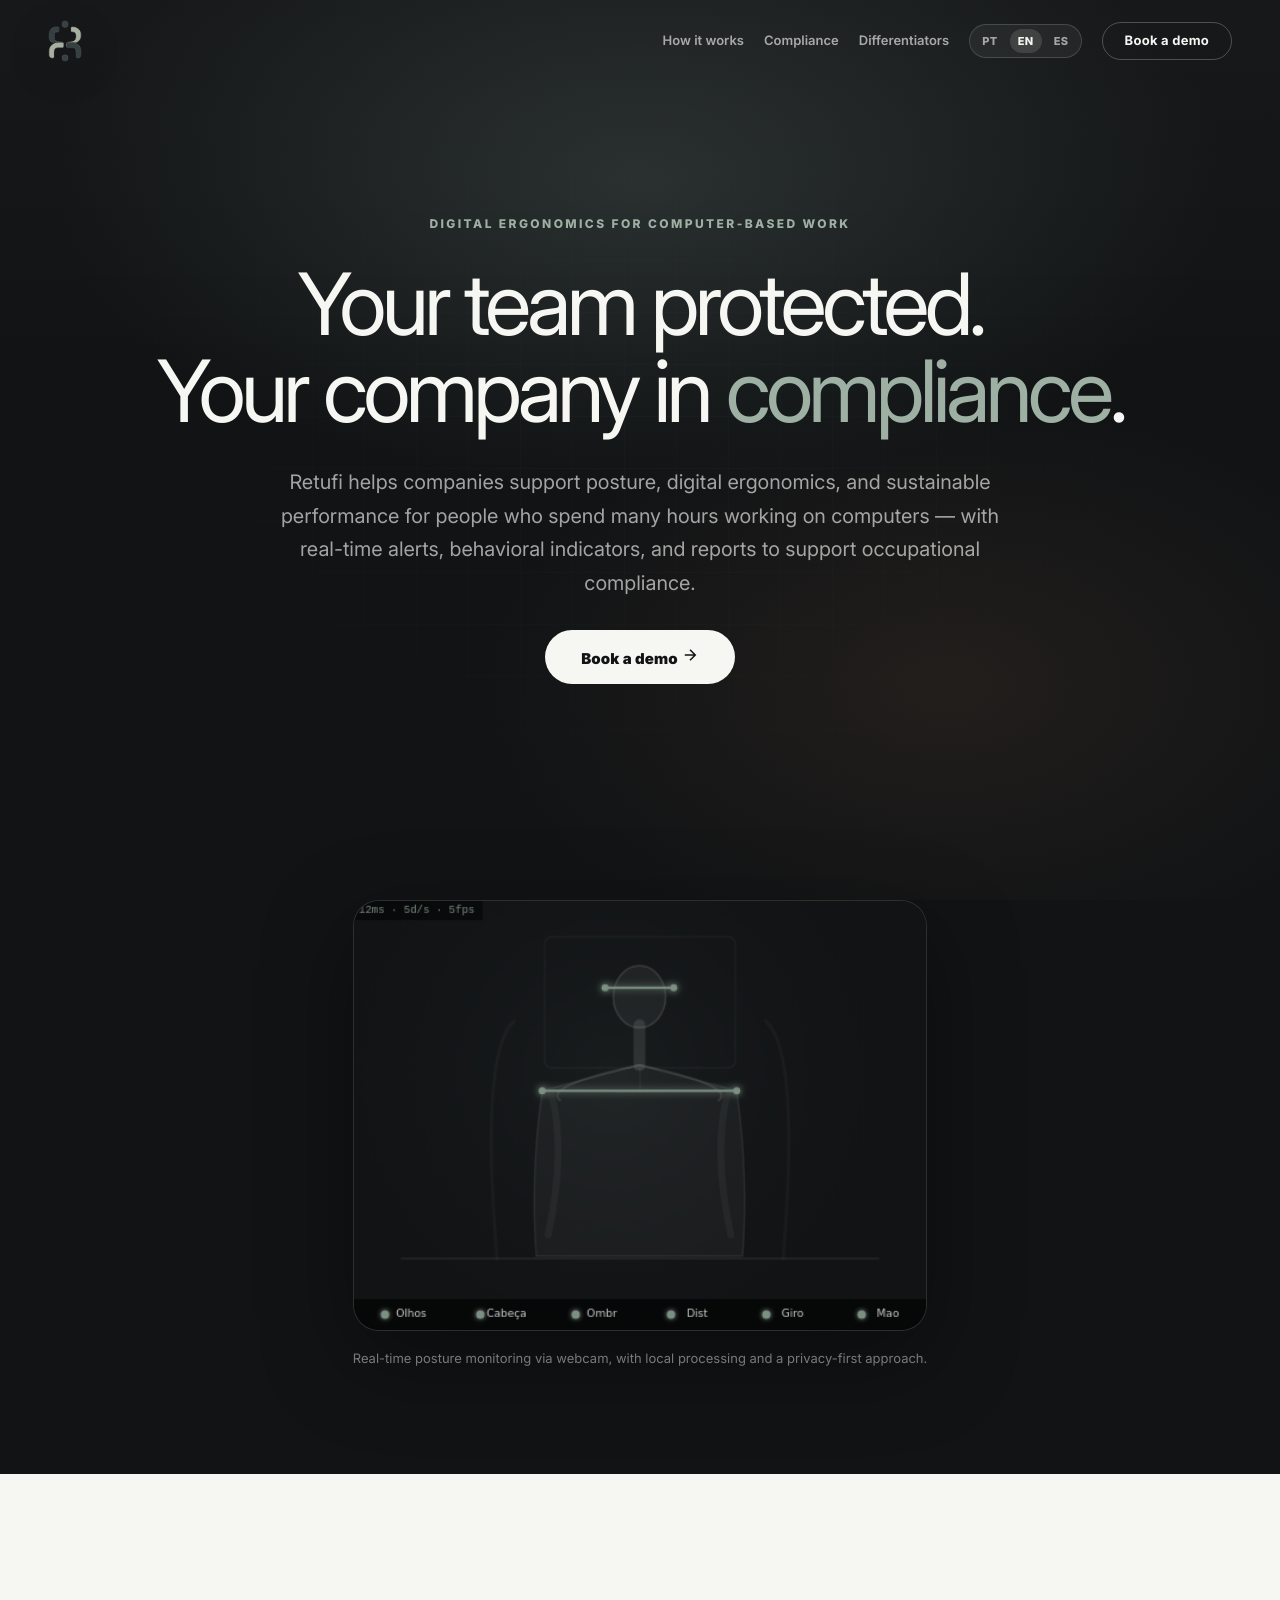
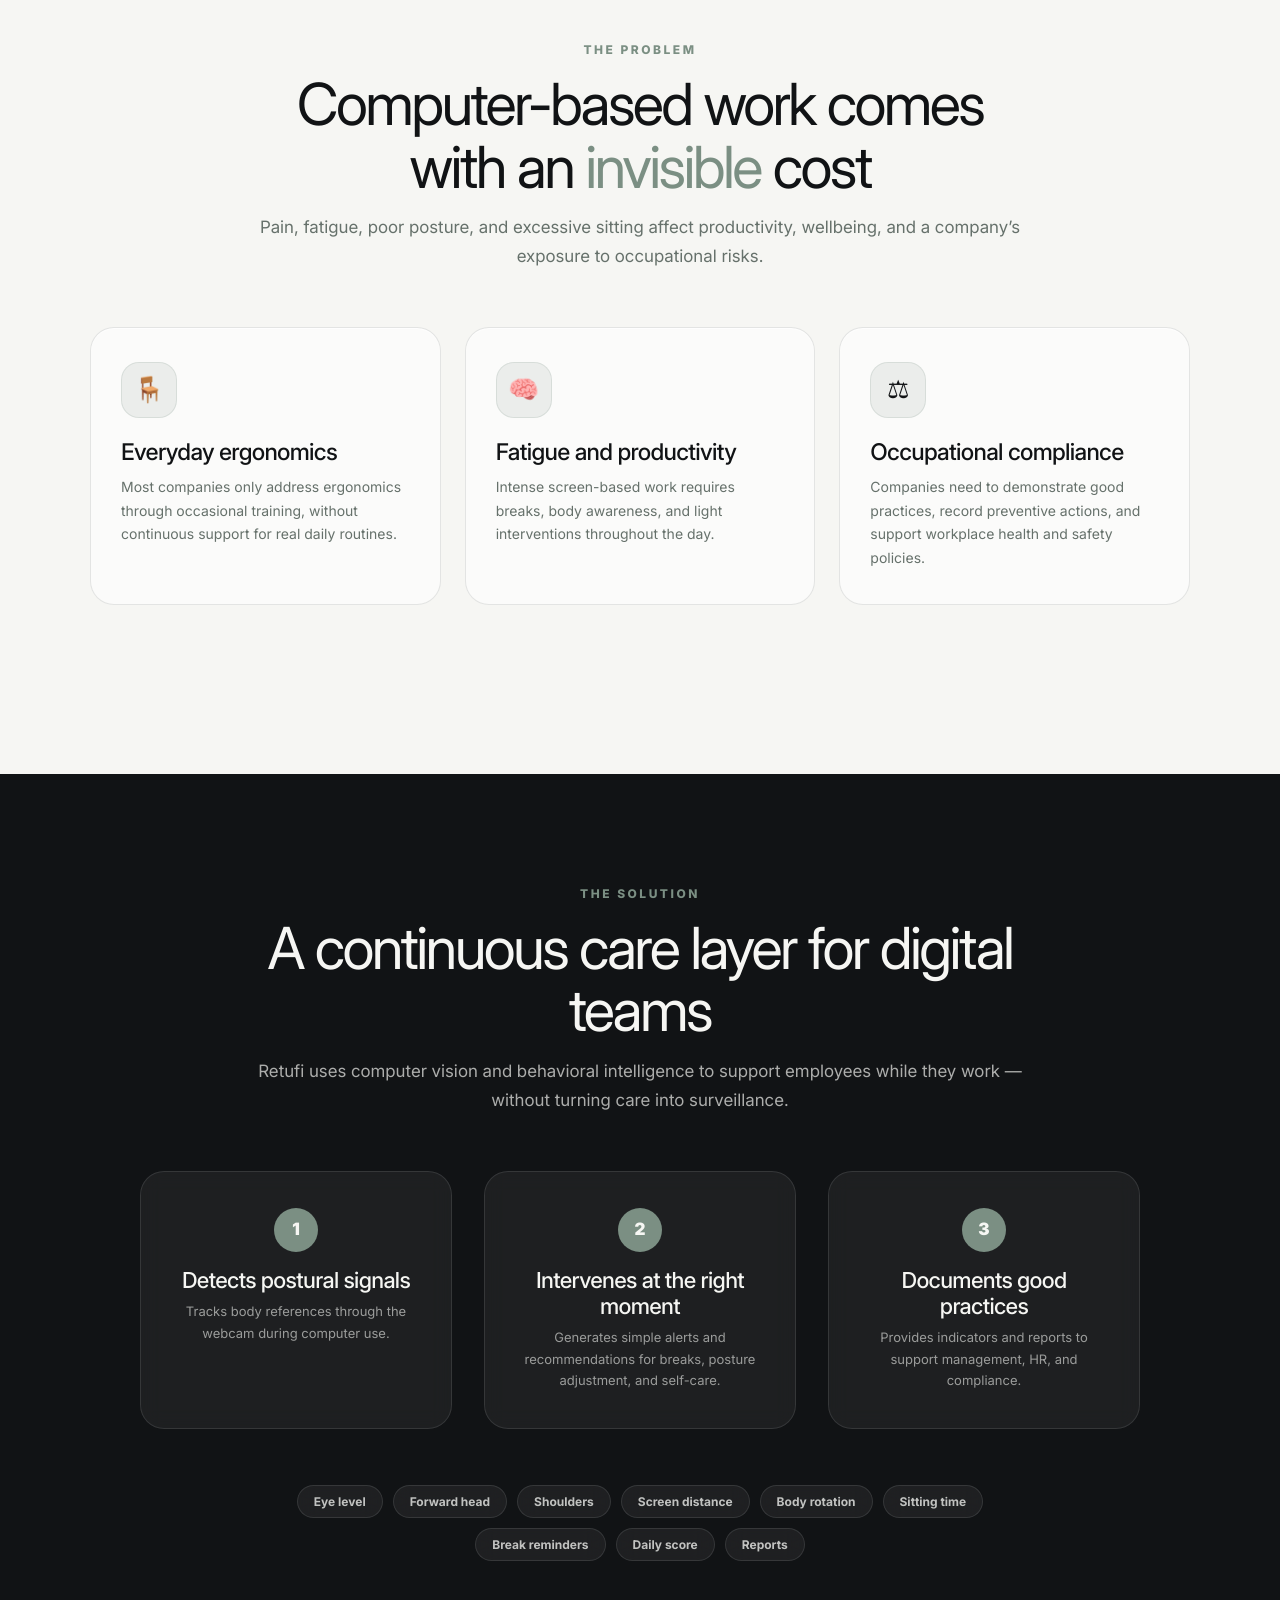
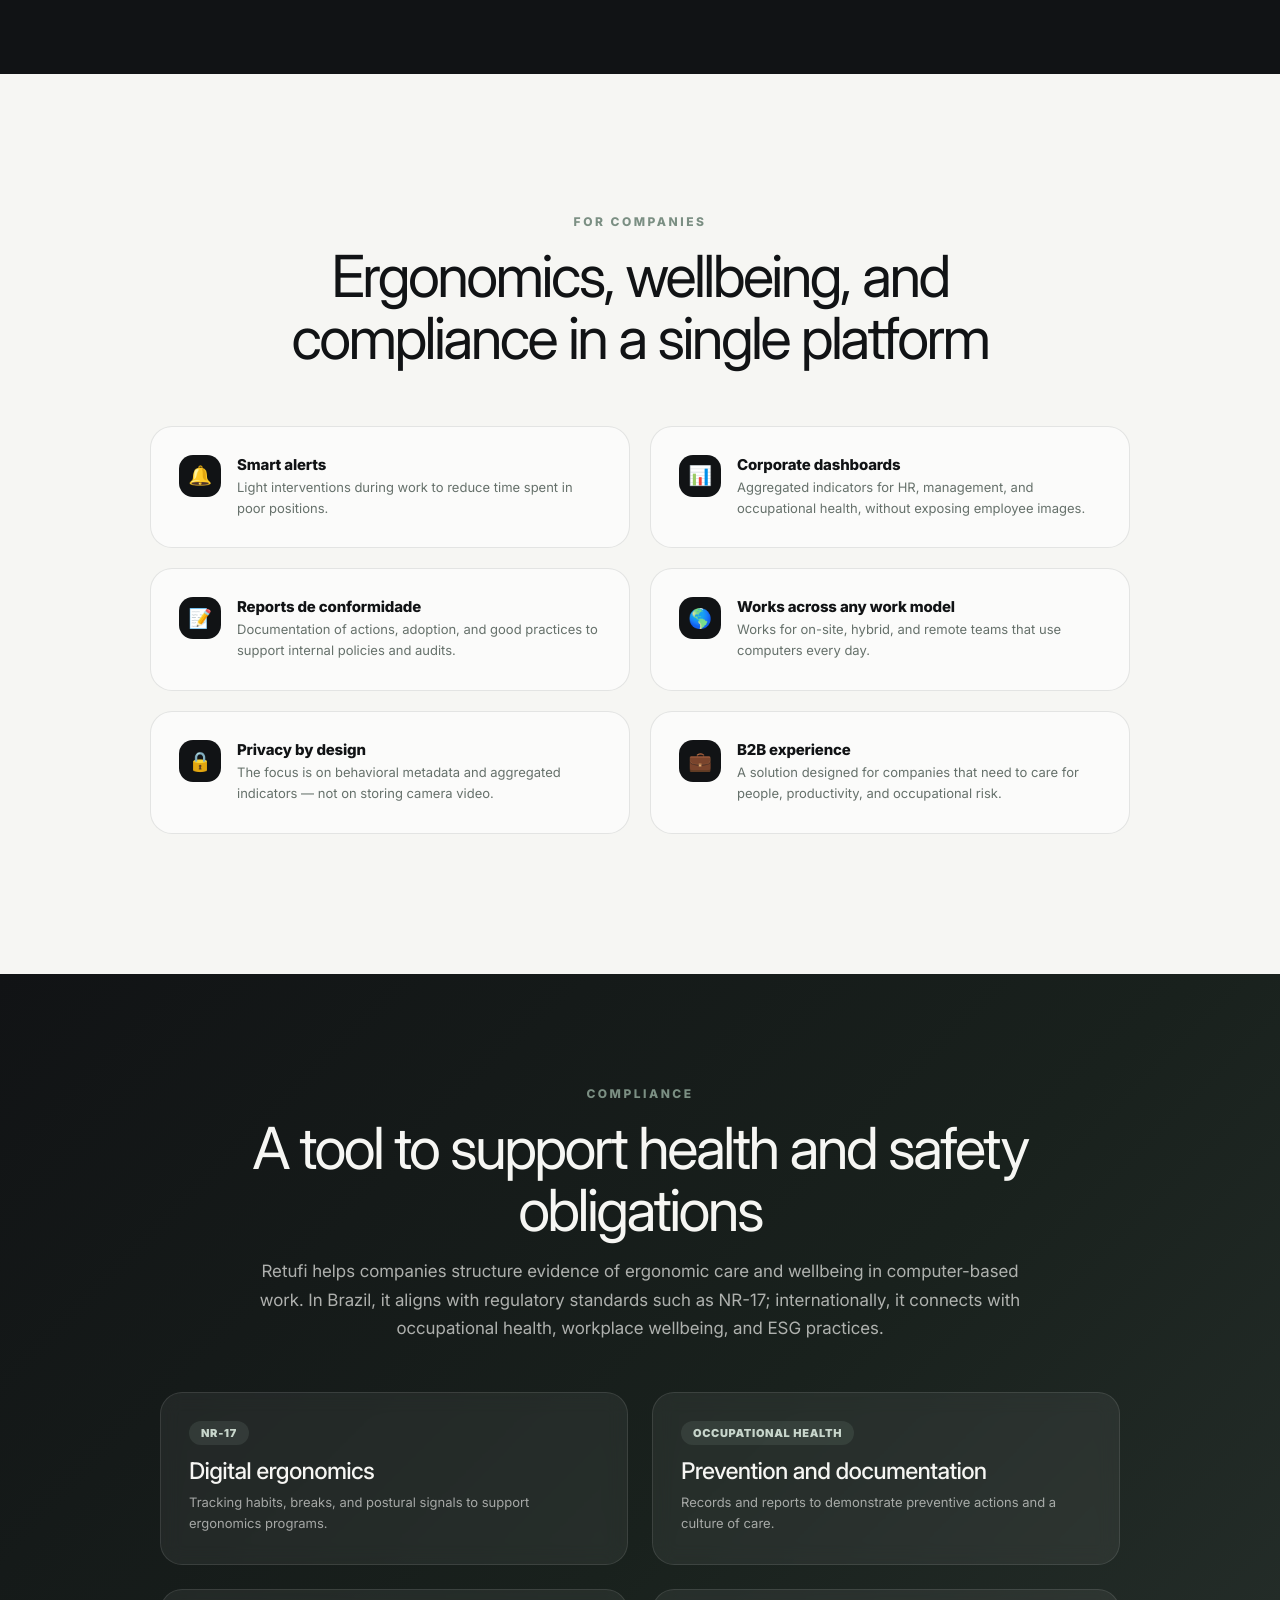
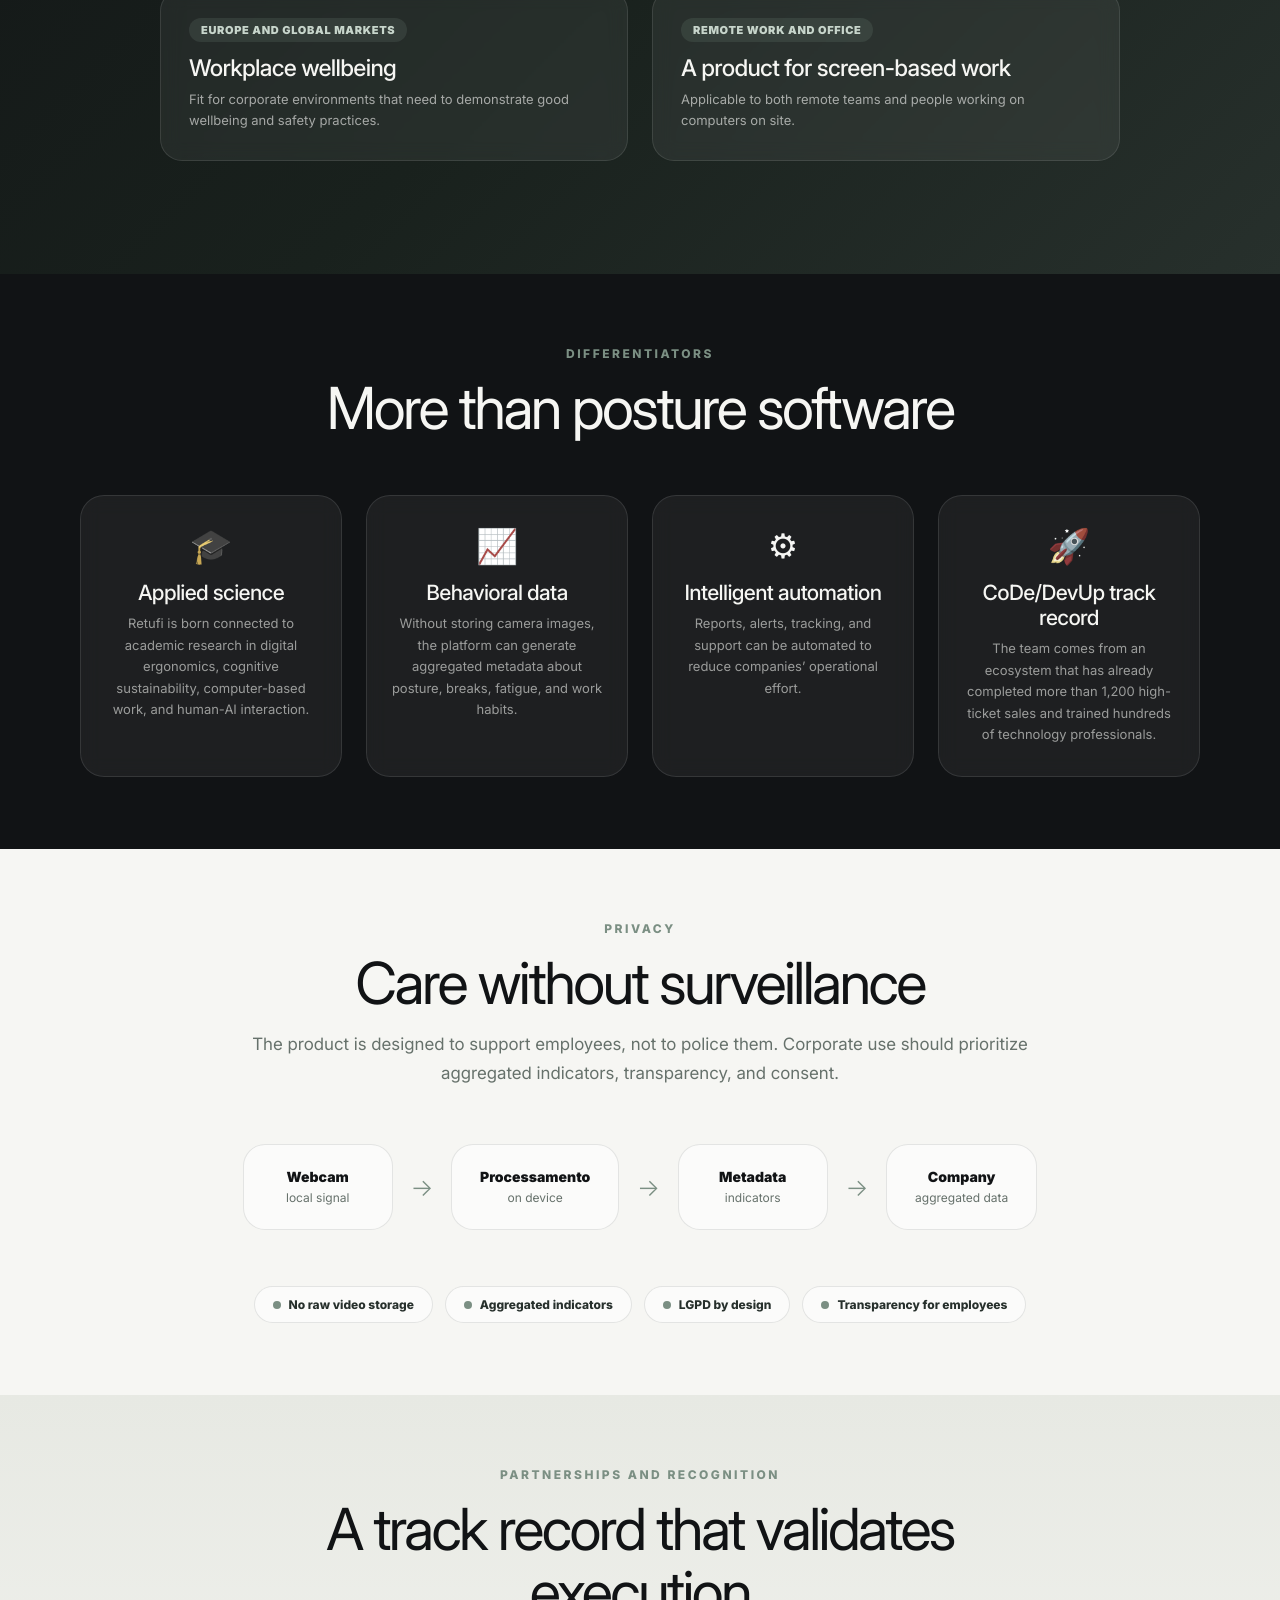
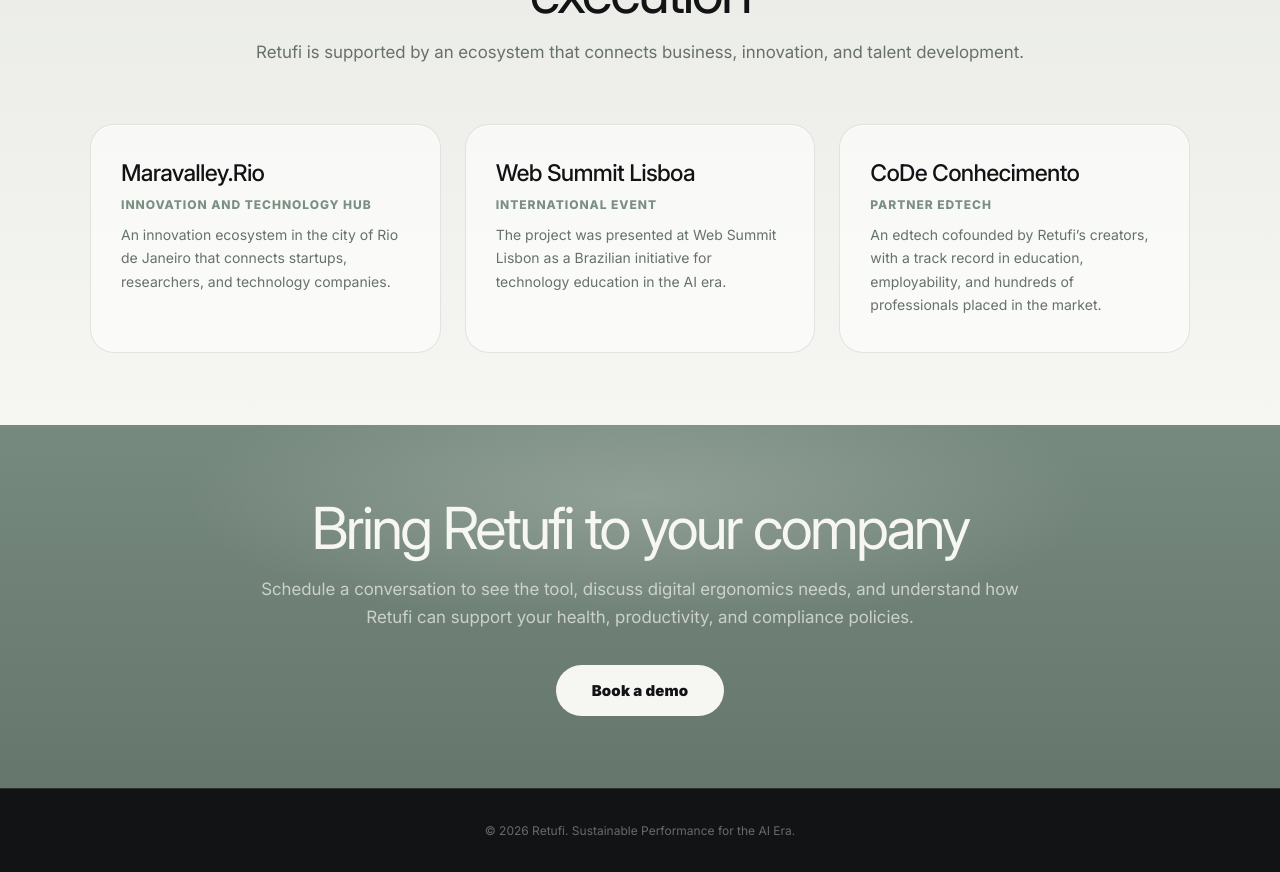
==== commit e4842915: "ajustando meta da index" ====
--- a/index.html
+++ b/index.html
@@ -1,10 +1,39 @@
 <!DOCTYPE html>
 <html lang="en">
 <head>
+    
 <meta charset="UTF-8">
 <meta name="viewport" content="width=device-width, initial-scale=1.0">
-<title>Retufi | Digital ergonomics and sustainable performance for companies</title>
-<meta name="description" content="Retufi helps companies improve digital ergonomics, wellbeing, productivity, and compliance for teams that work on computers.">
+    
+  <meta name="title" content="Retufi — Sustainable Performance">
+  <meta name="description" content="Science-backed sustainable performance platform combining ergonomics and behavioral insights to reduce burnout and absenteeism">
+  <meta name="theme-color" content="#07111f">
+
+  <meta property="og:type" content="website">
+  <meta property="og:site_name" content="Retufi">
+  <meta property="og:locale" content="en_US">
+  <meta property="og:locale:alternate" content="pt_BR">
+  <meta property="og:locale:alternate" content="es_ES">
+  <meta property="og:url" content="https://www.retufi.com/">
+  <meta property="og:title" content="Retufi — Sustainable Performance">
+  <meta property="og:description" content="Science-backed sustainable performance platform combining ergonomics and behavioral insights to reduce burnout and absenteeism">
+  <meta property="og:image" content="https://www.retufi.com/img/og-cover.png">
+  <meta property="og:image:secure_url" content="https://www.retufi.com/img/og-cover.png">
+  <meta property="og:image:type" content="image/jpeg">
+  <meta property="og:image:width" content="1731">
+  <meta property="og:image:height" content="909">
+  <meta property="og:image:alt" content="Retufi — Sustainable Performance">
+
+  <meta name="twitter:card" content="summary_large_image">
+  <meta name="twitter:url" content="https://www.retufi.com/">
+  <meta name="twitter:title" content="Retufi — Sustainable Performance">
+  <meta name="twitter:description" content="Science-backed sustainable performance platform combining ergonomics and behavioral insights to reduce burnout and absenteeism">
+  <meta name="twitter:image" content="https://www.retufi.com/img/og-cover.png">
+  <meta name="viewport" content="width=device-width, initial-scale=1.0">
+
+<title>Retufi | Sustainable Performance</title>
+
+    
 <link rel="icon" href="img/retufi-logo-mark.png" type="image/png">
 <link rel="preconnect" href="https://fonts.googleapis.com">
 <link rel="preconnect" href="https://fonts.gstatic.com" crossorigin>
